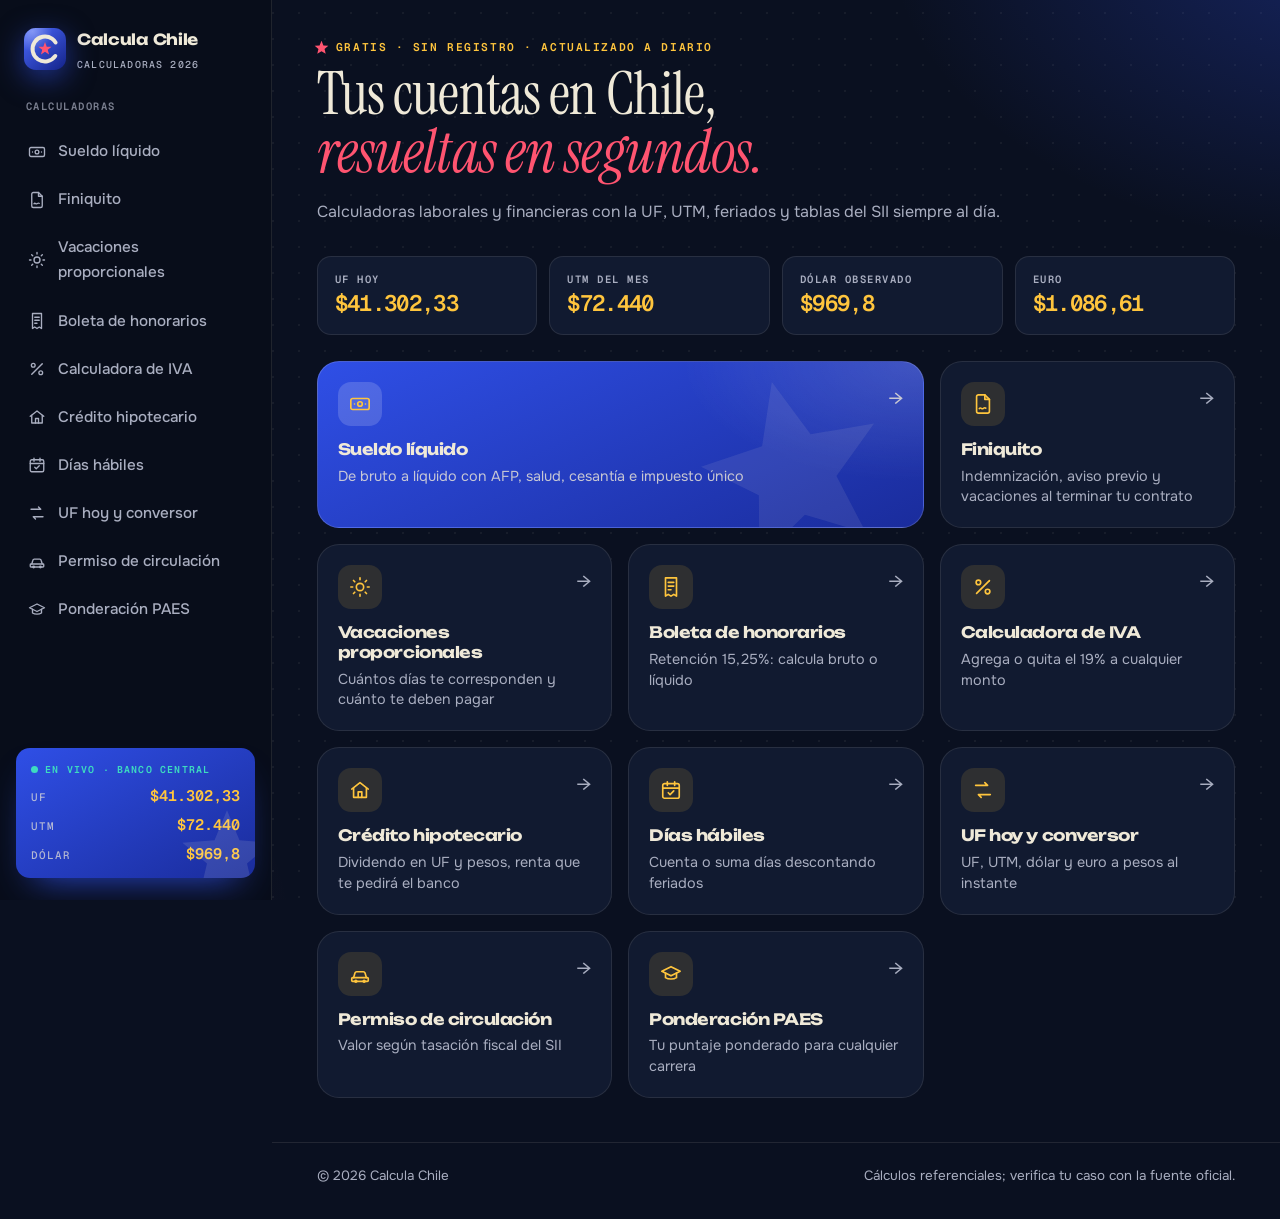
==== index.html @ 3ac99cef "Actualiza datos 2026-11-10" ====
<!doctype html>
<html lang="es-CL">
<head>
<meta charset="utf-8">
<meta name="viewport" content="width=device-width,initial-scale=1">
<meta name="color-scheme" content="dark">
<meta name="theme-color" content="#0A1020">
<link rel="icon" href="/assets/logo.svg" type="image/svg+xml">
<title>Calcula Chile: calculadoras laborales y financieras 2026</title>
<meta name="description" content="Calculadoras gratis y actualizadas para Chile: sueldo líquido, boleta de honorarios, crédito hipotecario, días hábiles, permiso de circulación, PAES y valor UF hoy.">
<link rel="canonical" href="https://TUDOMINIO.cl/">
<link rel="preconnect" href="https://fonts.googleapis.com"><link rel="preconnect" href="https://fonts.gstatic.com" crossorigin>
<link href="https://fonts.googleapis.com/css2?family=Instrument+Serif:ital@0;1&family=Onest:wght@400;500;600;700&family=Geist+Mono:wght@400;500;600&family=Unbounded:wght@500;700&display=swap" rel="stylesheet">
<link rel="stylesheet" href="/assets/style.css?v=7056db5f">
<!-- ADSENSE -->
</head>
<body>
<!--side-->
<aside class="side">
  <a class="brand" href="/"><span class="brand-mark"><svg class="logo" viewBox="0 0 64 64" aria-hidden="true"><defs><linearGradient id="lg" x1="8" y1="4" x2="58" y2="62" gradientUnits="userSpaceOnUse"><stop stop-color="#4764F5"/><stop offset="1" stop-color="#17278F"/></linearGradient><radialGradient id="lh" cx="20%" cy="8%" r="80%"><stop stop-color="#fff" stop-opacity=".34"/><stop offset=".6" stop-color="#fff" stop-opacity="0"/></radialGradient></defs><rect width="64" height="64" rx="18" fill="url(#lg)"/><rect width="64" height="64" rx="18" fill="url(#lh)"/><circle cx="32" cy="32" r="19" fill="none" stroke="#EFE9D8" stroke-width="6" stroke-linecap="round" stroke-dasharray="97 22.4" transform="rotate(34 32 32)"/><polygon fill="#FF5470" points="32,21.5 34.6,28.4 42,28.7 36.2,33.3 38.2,40.5 32,36.3 25.8,40.5 27.8,33.3 22,28.7 29.4,28.4"/></svg></span><span><b>Calcula Chile</b><small>CALCULADORAS 2026</small></span></a>
  <div class="side-label">Calculadoras</div>
  <nav><a href="/sueldo-liquido/"><svg viewBox="0 0 24 24" fill="none" stroke-width="1.8" stroke-linecap="round" stroke-linejoin="round"><rect x="2" y="6" width="20" height="12" rx="2"/><circle cx="12" cy="12" r="2.5"/><path d="M6 12h.01M18 12h.01"/></svg>Sueldo líquido</a><a href="/finiquito/"><svg viewBox="0 0 24 24" fill="none" stroke-width="1.8" stroke-linecap="round" stroke-linejoin="round"><path d="M14 2H7a2 2 0 0 0-2 2v16a2 2 0 0 0 2 2h10a2 2 0 0 0 2-2V7z"/><path d="M14 2v5h5"/><path d="M8 17c1.5-2 2.5 1 4 0s2-1.5 3-.5"/></svg>Finiquito</a><a href="/vacaciones-proporcionales/"><svg viewBox="0 0 24 24" fill="none" stroke-width="1.8" stroke-linecap="round" stroke-linejoin="round"><circle cx="12" cy="12" r="4"/><path d="M12 2v2M12 20v2M4.9 4.9l1.4 1.4M17.7 17.7l1.4 1.4M2 12h2M20 12h2M4.9 19.1l1.4-1.4M17.7 6.3l1.4-1.4"/></svg>Vacaciones proporcionales</a><a href="/honorarios/"><svg viewBox="0 0 24 24" fill="none" stroke-width="1.8" stroke-linecap="round" stroke-linejoin="round"><path d="M6 2h12v20l-3-2-3 2-3-2-3 2z"/><path d="M9 7h6M9 11h6M9 15h3"/></svg>Boleta de honorarios</a><a href="/iva/"><svg viewBox="0 0 24 24" fill="none" stroke-width="1.8" stroke-linecap="round" stroke-linejoin="round"><path d="M19 5L5 19"/><circle cx="7" cy="7" r="2.5"/><circle cx="17" cy="17" r="2.5"/></svg>Calculadora de IVA</a><a href="/credito-hipotecario/"><svg viewBox="0 0 24 24" fill="none" stroke-width="1.8" stroke-linecap="round" stroke-linejoin="round"><path d="M3 11l9-7 9 7"/><path d="M5 10v10h14V10"/><path d="M10 20v-6h4v6"/></svg>Crédito hipotecario</a><a href="/dias-habiles/"><svg viewBox="0 0 24 24" fill="none" stroke-width="1.8" stroke-linecap="round" stroke-linejoin="round"><rect x="3" y="5" width="18" height="16" rx="2"/><path d="M3 10h18M8 3v4M16 3v4"/><path d="M9 15l2 2 4-4"/></svg>Días hábiles</a><a href="/uf/"><svg viewBox="0 0 24 24" fill="none" stroke-width="1.8" stroke-linecap="round" stroke-linejoin="round"><path d="M4 7h13l-3-3M20 17H7l3 3"/></svg>UF hoy y conversor</a><a href="/permiso-circulacion/"><svg viewBox="0 0 24 24" fill="none" stroke-width="1.8" stroke-linecap="round" stroke-linejoin="round"><path d="M5 16l1.5-5A2 2 0 0 1 8.4 9.5h7.2a2 2 0 0 1 1.9 1.5L19 16"/><rect x="3" y="16" width="18" height="4" rx="1"/><circle cx="7.5" cy="20" r="1"/><circle cx="16.5" cy="20" r="1"/></svg>Permiso de circulación</a><a href="/ponderacion-paes/"><svg viewBox="0 0 24 24" fill="none" stroke-width="1.8" stroke-linecap="round" stroke-linejoin="round"><path d="M2 9l10-5 10 5-10 5z"/><path d="M6 11v5c3 2 9 2 12 0v-5"/></svg>Ponderación PAES</a></nav>
  <div class="ticker">
    <div class="t-live">EN VIVO · BANCO CENTRAL</div>
    <div class="t-row"><span>UF</span><b data-ind="uf">$41.302,33</b></div>
    <div class="t-row"><span>UTM</span><b data-ind="utm">$72.440</b></div>
    <div class="t-row"><span>DÓLAR</span><b data-ind="dolar">$969,8</b></div>
  </div>
</aside>
<!--/side-->
<div class="app">
<main>
<section class="hero">
  <div class="crumb">Gratis · sin registro · actualizado a diario</div>
  <h1>Tus cuentas en Chile, <em>resueltas en segundos.</em></h1>
  <p class="lead">Calculadoras laborales y financieras con la UF, UTM, feriados y tablas del SII siempre al día.</p>
</section>
<section class="stats">
  <div class="stat"><span>UF hoy</span><b data-ind="uf">$41.302,33</b></div>
  <div class="stat"><span>UTM del mes</span><b data-ind="utm">$72.440</b></div>
  <div class="stat"><span>Dólar observado</span><b data-ind="dolar">$969,8</b></div>
  <div class="stat"><span>Euro</span><b data-ind="euro">$1.086,61</b></div>
</section>
<div class="tools" id="tools"><a href="/sueldo-liquido/" class="feat"><span class="ic"><svg viewBox="0 0 24 24" fill="none" stroke-width="1.8" stroke-linecap="round" stroke-linejoin="round"><rect x="2" y="6" width="20" height="12" rx="2"/><circle cx="12" cy="12" r="2.5"/><path d="M6 12h.01M18 12h.01"/></svg></span><strong>Sueldo líquido</strong><small>De bruto a líquido con AFP, salud, cesantía e impuesto único</small></a><a href="/finiquito/"><span class="ic"><svg viewBox="0 0 24 24" fill="none" stroke-width="1.8" stroke-linecap="round" stroke-linejoin="round"><path d="M14 2H7a2 2 0 0 0-2 2v16a2 2 0 0 0 2 2h10a2 2 0 0 0 2-2V7z"/><path d="M14 2v5h5"/><path d="M8 17c1.5-2 2.5 1 4 0s2-1.5 3-.5"/></svg></span><strong>Finiquito</strong><small>Indemnización, aviso previo y vacaciones al terminar tu contrato</small></a><a href="/vacaciones-proporcionales/"><span class="ic"><svg viewBox="0 0 24 24" fill="none" stroke-width="1.8" stroke-linecap="round" stroke-linejoin="round"><circle cx="12" cy="12" r="4"/><path d="M12 2v2M12 20v2M4.9 4.9l1.4 1.4M17.7 17.7l1.4 1.4M2 12h2M20 12h2M4.9 19.1l1.4-1.4M17.7 6.3l1.4-1.4"/></svg></span><strong>Vacaciones proporcionales</strong><small>Cuántos días te corresponden y cuánto te deben pagar</small></a><a href="/honorarios/"><span class="ic"><svg viewBox="0 0 24 24" fill="none" stroke-width="1.8" stroke-linecap="round" stroke-linejoin="round"><path d="M6 2h12v20l-3-2-3 2-3-2-3 2z"/><path d="M9 7h6M9 11h6M9 15h3"/></svg></span><strong>Boleta de honorarios</strong><small>Retención 15,25%: calcula bruto o líquido</small></a><a href="/iva/"><span class="ic"><svg viewBox="0 0 24 24" fill="none" stroke-width="1.8" stroke-linecap="round" stroke-linejoin="round"><path d="M19 5L5 19"/><circle cx="7" cy="7" r="2.5"/><circle cx="17" cy="17" r="2.5"/></svg></span><strong>Calculadora de IVA</strong><small>Agrega o quita el 19% a cualquier monto</small></a><a href="/credito-hipotecario/"><span class="ic"><svg viewBox="0 0 24 24" fill="none" stroke-width="1.8" stroke-linecap="round" stroke-linejoin="round"><path d="M3 11l9-7 9 7"/><path d="M5 10v10h14V10"/><path d="M10 20v-6h4v6"/></svg></span><strong>Crédito hipotecario</strong><small>Dividendo en UF y pesos, renta que te pedirá el banco</small></a><a href="/dias-habiles/"><span class="ic"><svg viewBox="0 0 24 24" fill="none" stroke-width="1.8" stroke-linecap="round" stroke-linejoin="round"><rect x="3" y="5" width="18" height="16" rx="2"/><path d="M3 10h18M8 3v4M16 3v4"/><path d="M9 15l2 2 4-4"/></svg></span><strong>Días hábiles</strong><small>Cuenta o suma días descontando feriados</small></a><a href="/uf/"><span class="ic"><svg viewBox="0 0 24 24" fill="none" stroke-width="1.8" stroke-linecap="round" stroke-linejoin="round"><path d="M4 7h13l-3-3M20 17H7l3 3"/></svg></span><strong>UF hoy y conversor</strong><small>UF, UTM, dólar y euro a pesos al instante</small></a><a href="/permiso-circulacion/"><span class="ic"><svg viewBox="0 0 24 24" fill="none" stroke-width="1.8" stroke-linecap="round" stroke-linejoin="round"><path d="M5 16l1.5-5A2 2 0 0 1 8.4 9.5h7.2a2 2 0 0 1 1.9 1.5L19 16"/><rect x="3" y="16" width="18" height="4" rx="1"/><circle cx="7.5" cy="20" r="1"/><circle cx="16.5" cy="20" r="1"/></svg></span><strong>Permiso de circulación</strong><small>Valor según tasación fiscal del SII</small></a><a href="/ponderacion-paes/"><span class="ic"><svg viewBox="0 0 24 24" fill="none" stroke-width="1.8" stroke-linecap="round" stroke-linejoin="round"><path d="M2 9l10-5 10 5-10 5z"/><path d="M6 11v5c3 2 9 2 12 0v-5"/></svg></span><strong>Ponderación PAES</strong><small>Tu puntaje ponderado para cualquier carrera</small></a></div>
<div class="ad"><!-- espacio anuncio --></div>
</main>
<footer><span>© <span data-year></span> Calcula Chile</span><span>Cálculos referenciales; verifica tu caso con la fuente oficial.</span></footer>
</div><!--/app-->
<script src="/assets/common.js?v=ec8a8970"></script>
</body>
</html>
---- assets/style.css ----
/* Calcula Chile — ver BRAND.md
   Tema único "Noche de Atacama": fondo azul-noche, texto crema, Copihue + Oro de acento, resultados en Cobalto.
   No existe versión clara: nunca fondo blanco ni texto negro. */
:root{
  color-scheme:dark;
  --night:#0A1020; --deep:#111A30; --slope:#18233F; --side:#080D1A;
  --salar:#EFE9D8; --mist:#A9AEC0; --line:rgba(239,233,216,.10); --line-2:rgba(239,233,216,.20);
  --copihue:#FF5470; --copihue-soft:rgba(255,84,112,.14);
  --cobalt:#2F4FE6; --cobalt-2:#1A2C9C; --gold:#FFC53D; --pacific:#3DDBC0;
  --r-lg:22px; --r:14px;
  --f-title:"Instrument Serif",Georgia,serif; --f-body:"Onest",system-ui,sans-serif; --f-mono:"Geist Mono",ui-monospace,monospace; --f-brand:"Unbounded","Onest",sans-serif;
  --star:url("data:image/svg+xml,%3Csvg xmlns='http://www.w3.org/2000/svg' viewBox='0 0 24 24'%3E%3Cpath fill='%23FF5470' d='M12 1.5l3 7.2 7.7.6-5.9 5 1.8 7.5L12 17.9l-6.6 3.9 1.8-7.5-5.9-5 7.7-.6z'/%3E%3C/svg%3E");
  --star-cream:url("data:image/svg+xml,%3Csvg xmlns='http://www.w3.org/2000/svg' viewBox='0 0 24 24'%3E%3Cpath fill='%23EFE9D8' d='M12 1.5l3 7.2 7.7.6-5.9 5 1.8 7.5L12 17.9l-6.6 3.9 1.8-7.5-5.9-5 7.7-.6z'/%3E%3C/svg%3E");
  --sidew:272px;
}
*{box-sizing:border-box}
html{-webkit-text-size-adjust:100%;background:var(--night)}
body{margin:0;font:400 1.03rem/1.65 var(--f-body);color:var(--salar);background:var(--night);min-height:100vh;
  background-image:
    radial-gradient(800px 520px at 108% -8%,rgba(47,79,230,.35),transparent 62%),
    radial-gradient(640px 460px at -8% 104%,rgba(255,84,112,.16),transparent 62%),
    radial-gradient(rgba(239,233,216,.06) 1px,transparent 1.2px);
  background-size:auto,auto,26px 26px;background-attachment:fixed}
a{color:var(--copihue)}
::selection{background:var(--copihue);color:var(--night)}
::placeholder{color:rgba(169,174,192,.55)}

/* ---------- Menú lateral ---------- */
.side{position:fixed;inset:0 auto 0 0;width:var(--sidew);padding:22px 16px;display:flex;flex-direction:column;gap:16px;background:var(--side);border-right:1px solid var(--line);z-index:20;overflow-y:auto}
.brand{display:flex;align-items:center;gap:11px;text-decoration:none;color:var(--salar);padding:4px 8px}
.brand-mark{width:42px;height:42px;flex:none;display:block;filter:drop-shadow(0 8px 14px rgba(47,79,230,.55))}
.brand-mark .logo{width:100%;height:100%;display:block;transition:transform .5s cubic-bezier(.2,1.6,.4,1)}
.brand:hover .logo{transform:rotate(-8deg) scale(1.06)}
.brand b{font:700 .95rem/1 var(--f-brand);letter-spacing:-.02em;white-space:nowrap}
.brand small{display:block;font:500 .62rem var(--f-mono);color:var(--mist);letter-spacing:.12em;margin-top:5px}
.side-label{font:600 .66rem var(--f-mono);letter-spacing:.14em;text-transform:uppercase;color:var(--mist);padding:0 10px;margin-top:8px;opacity:.7}
.side nav{display:flex;flex-direction:column;gap:3px}
.side nav a{position:relative;display:flex;align-items:center;gap:12px;padding:10px 12px;border-radius:12px;color:var(--mist);text-decoration:none;font-weight:500;font-size:.95rem;transition:background .15s,color .15s}
.side nav a svg{width:18px;height:18px;flex:none;stroke:currentColor}
.side nav a:hover{background:var(--slope);color:var(--salar)}
.side nav a[aria-current]{background:var(--copihue-soft);color:var(--copihue);font-weight:600}
.side nav a[aria-current]::before{content:"";position:absolute;left:-16px;top:8px;bottom:8px;width:4px;border-radius:0 4px 4px 0;background:var(--copihue)}
.ticker{margin-top:auto;border-radius:var(--r);padding:15px;display:grid;gap:10px;position:relative;overflow:hidden;background:linear-gradient(150deg,var(--cobalt),var(--cobalt-2));box-shadow:0 18px 36px -18px rgba(47,79,230,.9)}
.ticker::after{content:"";position:absolute;right:-22px;bottom:-26px;width:100px;height:100px;background:var(--star-cream) center/contain no-repeat;opacity:.12}
.t-row{display:flex;justify-content:space-between;align-items:baseline;position:relative}
.t-row span{color:rgba(239,233,216,.7);font:500 .68rem var(--f-mono);letter-spacing:.1em}
.t-row b{font:600 .95rem var(--f-mono);color:var(--gold)}
.t-live{font:600 .62rem var(--f-mono);letter-spacing:.12em;color:var(--pacific);display:flex;align-items:center;gap:7px;position:relative}
.t-live::before{content:"";width:7px;height:7px;border-radius:50%;background:var(--pacific);animation:pulse 2s infinite}
@keyframes pulse{0%{box-shadow:0 0 0 0 rgba(61,219,192,.7)}70%,100%{box-shadow:0 0 0 8px rgba(61,219,192,0)}}

/* ---------- Estructura ---------- */
.app{margin-left:var(--sidew);min-height:100vh;display:flex;flex-direction:column}
main{width:100%;max-width:1320px;margin:0 auto;padding:40px clamp(20px,3.5vw,48px) 0;flex:1}
.hero{display:grid;gap:12px;margin-bottom:30px}
.crumb{font:600 .7rem var(--f-mono);letter-spacing:.14em;text-transform:uppercase;color:var(--gold);display:flex;gap:10px;align-items:center}
.crumb::before{content:"";width:9px;height:9px;background:var(--star) center/contain no-repeat;flex:none;transform:scale(1.7)}
h1{font:400 clamp(2.6rem,4.6vw,4.4rem)/.98 var(--f-title);letter-spacing:-.015em;margin:0;max-width:20ch;color:var(--salar)}
h1 em,h2 em{font-style:italic;color:var(--copihue)}
.lead{font-size:clamp(1rem,1.2vw,1.14rem);color:var(--mist);margin:6px 0 0;max-width:66ch}
.lead strong{font:600 .92em var(--f-mono);color:var(--gold);background:rgba(255,197,61,.1);padding:2px 8px;border-radius:7px}

/* Zona de trabajo: formulario + panel de resultado */
.work{display:grid;grid-template-columns:minmax(0,1.25fr) minmax(320px,1fr);gap:22px;align-items:start}
.card{background:var(--deep);border:1px solid var(--line);border-radius:var(--r-lg);padding:clamp(20px,2.4vw,30px);box-shadow:0 20px 40px -28px rgba(0,0,0,.8)}
.panel{position:sticky;top:24px;overflow:hidden;min-height:260px;color:var(--salar);border-radius:var(--r-lg);padding:clamp(20px,2.4vw,30px);border:1px solid rgba(255,255,255,.16);
  background:radial-gradient(420px 220px at 100% 0%,rgba(255,255,255,.14),transparent 62%),linear-gradient(155deg,var(--cobalt),var(--cobalt-2) 75%);box-shadow:0 40px 70px -36px rgba(47,79,230,.85)}
.panel::after{content:"";position:absolute;right:-46px;bottom:-50px;width:230px;height:230px;background:var(--star-cream) center/contain no-repeat;opacity:.08;pointer-events:none;transform:rotate(-12deg)}
.panel-head{display:flex;justify-content:space-between;align-items:center;font:600 .68rem var(--f-mono);letter-spacing:.16em;text-transform:uppercase;color:rgba(239,233,216,.8);margin-bottom:14px;position:relative}
.panel-head i{font-style:normal;color:var(--pacific)}
.ph{position:relative;display:none;padding:34px 0;text-align:center;color:rgba(239,233,216,.8)}
.ph svg{width:46px;height:46px;stroke:var(--gold);margin-bottom:10px}
.ph p{margin:0;font-size:.96rem}
.result:empty~.ph,.result[hidden]~.ph{display:block}
.result{position:relative;animation:reveal .45s cubic-bezier(.2,.8,.2,1)}
.result:empty{display:none}
.result p{margin:.25em 0}
.result table{width:100%;border-collapse:collapse;font-size:.94rem}
.result td{padding:10px 0;border-bottom:1px solid rgba(239,233,216,.16)}
.result td:last-child{text-align:right;font:500 .92rem var(--f-mono);font-variant-numeric:tabular-nums;white-space:nowrap}
.result tr:has(.big) td{border-bottom:0;padding-top:18px}
.result a{color:var(--gold)}
.big{font:700 clamp(1.9rem,3vw,2.7rem)/1.05 var(--f-brand)!important;letter-spacing:-.04em;color:var(--gold)}
td.big{font-size:clamp(1.35rem,2vw,1.8rem)!important}
.result .note,.panel .note{color:rgba(239,233,216,.72)}
@keyframes reveal{from{opacity:0;transform:translateY(8px)}to{opacity:1;transform:none}}

/* Formularios */
label{display:block;font-weight:600;font-size:.84rem;color:var(--mist);margin:18px 0 7px}
.card>label:first-child,.card>.row:first-child>div>label:first-child{margin-top:0}
.row{display:grid;grid-template-columns:repeat(auto-fit,minmax(200px,1fr));gap:0 16px}
input,select{width:100%;height:52px;padding:0 15px;font:500 1.05rem var(--f-body);color:var(--salar);background:var(--night);border:1.5px solid var(--line-2);border-radius:var(--r);transition:border-color .15s,box-shadow .15s;appearance:none;-webkit-appearance:none}
input[data-money],input[inputmode=decimal],input[type=number],input[type=date]{font-family:var(--f-mono);font-weight:500}
select{background-image:url("data:image/svg+xml,%3Csvg xmlns='http://www.w3.org/2000/svg' width='12' height='8' fill='none' stroke='%23A9AEC0' stroke-width='2'%3E%3Cpath d='M1 1l5 5 5-5'/%3E%3C/svg%3E");background-repeat:no-repeat;background-position:right 15px center;padding-right:40px;cursor:pointer}
select option{background:var(--deep);color:var(--salar)}
input:hover,select:hover{border-color:rgba(239,233,216,.34)}
input:focus,select:focus{outline:none;border-color:var(--copihue);box-shadow:0 0 0 4px var(--copihue-soft)}
input[type=checkbox]{width:20px;height:20px;appearance:auto;-webkit-appearance:auto;accent-color:var(--copihue);margin:0;flex:none}
label:has(input[type=checkbox]){display:flex;gap:11px;align-items:center;font-weight:500;color:var(--salar);padding:13px 15px;border:1.5px dashed var(--line-2);border-radius:var(--r);cursor:pointer;margin-top:18px}
label:has(input:checked){border-style:solid;border-color:var(--copihue);background:var(--copihue-soft)}
.card table{width:100%;border-collapse:collapse}
.card table td{padding:9px 6px;border-bottom:1px solid var(--line);font-size:.92rem}
.card table input{height:42px;font-size:1rem}
.card>.note{margin:12px 0 0}

/* Información: 2 columnas */
.info{display:grid;grid-template-columns:minmax(0,1.4fr) minmax(0,1fr);gap:22px;margin-top:22px;align-items:start}
.info>div{background:var(--deep);border:1px solid var(--line);border-radius:var(--r-lg);padding:clamp(20px,2.4vw,30px)}
.info>div>h2:first-child{margin-top:0}
h2{font:400 clamp(1.7rem,2.2vw,2.1rem)/1.1 var(--f-title);letter-spacing:-.01em;margin:28px 0 12px;color:var(--salar)}
.info p,.info li{color:var(--mist)}
.info strong{color:var(--salar)}
.info table{width:100%;border-collapse:collapse;margin:8px 0;font-size:.92rem}
.info table td{padding:10px 4px;border-bottom:1px solid var(--line);color:var(--salar)}
.info table td:last-child{font-family:var(--f-mono);text-align:right}
.info .card{box-shadow:none;padding:6px 16px;background:var(--night);border-radius:var(--r)}
ol{padding-left:1.2em}li{margin:.5em 0}li::marker{color:var(--copihue);font-weight:700}
details{border-bottom:1px solid var(--line)}
summary{cursor:pointer;list-style:none;display:flex;justify-content:space-between;align-items:center;gap:12px;padding:15px 0;font-weight:600;color:var(--salar)}
summary::-webkit-details-marker{display:none}
summary::after{content:"";flex:none;width:26px;height:26px;border-radius:50%;background:var(--copihue-soft) url("data:image/svg+xml,%3Csvg xmlns='http://www.w3.org/2000/svg' width='10' height='10' stroke='%23FF5470' stroke-width='2'%3E%3Cpath d='M5 0v10M0 5h10'/%3E%3C/svg%3E") center no-repeat;transition:transform .2s}
details[open] summary::after{transform:rotate(45deg)}
details p{margin:0 0 15px}
.note{font-size:.84rem;color:var(--mist)}
.ad:not(:has(*)){display:none}
.related{margin-top:36px}
.related h2{margin-top:0;margin-bottom:16px}

/* Fichas de herramientas */
.tools{display:grid;grid-template-columns:repeat(auto-fill,minmax(250px,1fr));gap:16px}
.tools a{position:relative;display:flex;flex-direction:column;gap:6px;min-height:156px;padding:20px;border-radius:var(--r-lg);background:var(--deep);border:1px solid var(--line);color:var(--salar);text-decoration:none;transition:transform .25s cubic-bezier(.2,.8,.2,1),border-color .25s,box-shadow .25s,background .25s;overflow:hidden}
.tools a:hover{transform:translateY(-4px);border-color:var(--copihue);background:var(--slope);box-shadow:0 26px 44px -26px rgba(255,84,112,.55)}
.tools .ic{width:44px;height:44px;border-radius:13px;display:grid;place-items:center;background:rgba(255,197,61,.12);color:var(--gold);margin-bottom:8px}
.tools .ic svg{width:22px;height:22px;stroke:currentColor}
.tools strong{font:700 .98rem/1.25 var(--f-brand);letter-spacing:-.03em}
.tools small{color:var(--mist);font-size:.9rem;line-height:1.45}
.tools a::after{content:"→";position:absolute;right:20px;top:20px;font-size:1.25rem;color:var(--mist);transition:transform .25s,color .25s}
.tools a:hover::after{transform:translateX(5px);color:var(--copihue)}
.tools a.feat{grid-column:span 2;border-color:rgba(255,255,255,.16);background:radial-gradient(400px 200px at 100% 0%,rgba(255,255,255,.14),transparent 60%),linear-gradient(155deg,var(--cobalt),var(--cobalt-2))}
.tools a.feat::before{content:"";position:absolute;right:30px;bottom:-40px;width:200px;height:200px;background:var(--star-cream) center/contain no-repeat;opacity:.09;transform:rotate(-14deg)}
.tools a.feat small,.tools a.feat::after{color:rgba(239,233,216,.8)}
.tools a.feat .ic{background:rgba(255,255,255,.16)}
.tools a.feat:hover{border-color:var(--gold)}

/* Portada */
.stats{display:grid;grid-template-columns:repeat(4,1fr);gap:12px;margin:0 0 26px}
.stat{background:var(--deep);border:1px solid var(--line);border-radius:var(--r);padding:15px 17px}
.stat span{display:block;font:600 .66rem var(--f-mono);letter-spacing:.14em;color:var(--mist);text-transform:uppercase;margin-bottom:2px}
.stat b{font:600 1.4rem var(--f-mono);letter-spacing:-.03em;color:var(--gold)}

footer{width:100%;max-width:1320px;margin:44px auto 0;padding:22px clamp(20px,3.5vw,48px) 32px;border-top:1px solid var(--line);font-size:.84rem;color:var(--mist);display:flex;justify-content:space-between;gap:16px;flex-wrap:wrap}
footer a{color:var(--mist)}footer a:hover{color:var(--copihue)}

/* Coreografía de carga */
@media (prefers-reduced-motion:no-preference){
  .hero>*,.work>*,.stats>*,.info>*,.tools>a{animation:rise .6s cubic-bezier(.2,.8,.2,1) both}
  .hero>*:nth-child(2){animation-delay:.06s}.hero>*:nth-child(3){animation-delay:.12s}
  .work>*:nth-child(1),.stats>*:nth-child(1){animation-delay:.16s}.work>*:nth-child(2),.stats>*:nth-child(2){animation-delay:.24s}
  .stats>*:nth-child(3){animation-delay:.3s}.stats>*:nth-child(4){animation-delay:.36s}
  .info>*{animation-delay:.32s}
  .tools>a:nth-child(1){animation-delay:.2s}.tools>a:nth-child(2){animation-delay:.26s}.tools>a:nth-child(3){animation-delay:.32s}.tools>a:nth-child(4){animation-delay:.38s}
  .tools>a:nth-child(5){animation-delay:.44s}.tools>a:nth-child(6){animation-delay:.5s}.tools>a:nth-child(7){animation-delay:.56s}
  .side nav a{animation:slide .4s cubic-bezier(.2,.8,.2,1) both}
  .side nav a:nth-child(2){animation-delay:.04s}.side nav a:nth-child(3){animation-delay:.08s}.side nav a:nth-child(4){animation-delay:.12s}.side nav a:nth-child(5){animation-delay:.16s}.side nav a:nth-child(6){animation-delay:.2s}.side nav a:nth-child(7){animation-delay:.24s}
}
@keyframes rise{from{opacity:0;transform:translateY(16px)}to{opacity:1;transform:none}}
@keyframes slide{from{opacity:0;transform:translateX(-8px)}to{opacity:1;transform:none}}

/* ---------- Responsivo ---------- */
@media (min-width:1600px){:root{--sidew:300px}main,footer{max-width:1440px}}
@media (max-width:1180px){.info{grid-template-columns:1fr}.stats{grid-template-columns:repeat(2,1fr)}}
@media (max-width:960px){
  .side{position:sticky;top:0;inset:auto;width:100%;height:auto;flex-direction:row;align-items:center;gap:12px;padding:10px 14px;border-right:0;border-bottom:1px solid var(--line);overflow:visible;background:rgba(8,13,26,.9);backdrop-filter:blur(14px)}
  .brand{padding:0}.brand small,.side-label,.ticker{display:none}
  .side nav{flex-direction:row;overflow-x:auto;scrollbar-width:none;gap:6px;-webkit-mask:linear-gradient(90deg,#000 88%,transparent);mask:linear-gradient(90deg,#000 88%,transparent)}
  .side nav::-webkit-scrollbar{display:none}
  .side nav a{white-space:nowrap;padding:8px 13px;border:1px solid var(--line);border-radius:99px;font-size:.85rem}
  .side nav a svg{display:none}.side nav a[aria-current]::before{display:none}
  .app{margin-left:0}main{padding-top:28px}
  .work{grid-template-columns:1fr}.panel{position:relative;top:0}
}
@media (max-width:640px){
  .brand b{display:none}
  .stats{gap:8px}.stat{padding:12px}.stat b{font-size:1.1rem}
  .tools{grid-template-columns:1fr;gap:10px}
  .tools a,.tools a.feat{grid-column:auto;min-height:0;display:grid;grid-template-columns:46px 1fr;column-gap:14px;align-items:center;padding:14px 42px 14px 14px}
  .tools .ic{grid-row:span 2;margin:0}
  .tools a::after{top:50%;transform:translateY(-50%);right:16px}.tools a:hover::after{transform:translate(4px,-50%)}
  .tools strong{font-size:.9rem}.tools small{font-size:.84rem;margin:0}
  .crumb{font-size:.62rem}
}
[hidden]{display:none!important}
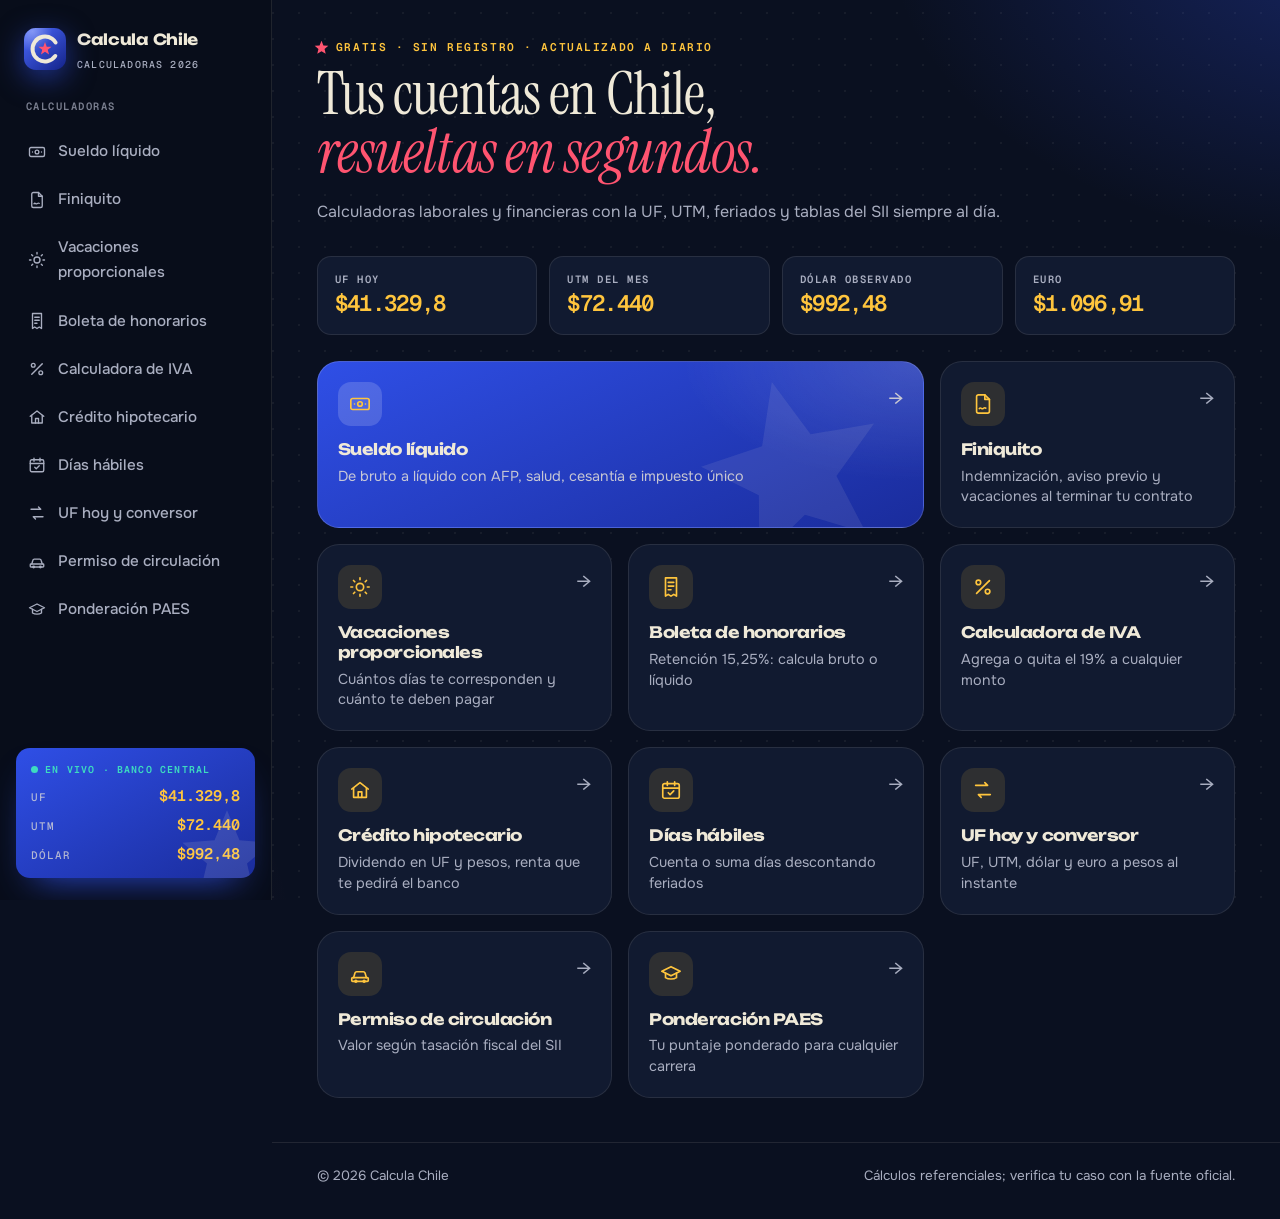
==== commit 2eb70075: "Actualiza datos 2026-11-14" ====
--- a/index.html
+++ b/index.html
@@ -22,9 +22,9 @@
   <nav><a href="/sueldo-liquido/"><svg viewBox="0 0 24 24" fill="none" stroke-width="1.8" stroke-linecap="round" stroke-linejoin="round"><rect x="2" y="6" width="20" height="12" rx="2"/><circle cx="12" cy="12" r="2.5"/><path d="M6 12h.01M18 12h.01"/></svg>Sueldo líquido</a><a href="/finiquito/"><svg viewBox="0 0 24 24" fill="none" stroke-width="1.8" stroke-linecap="round" stroke-linejoin="round"><path d="M14 2H7a2 2 0 0 0-2 2v16a2 2 0 0 0 2 2h10a2 2 0 0 0 2-2V7z"/><path d="M14 2v5h5"/><path d="M8 17c1.5-2 2.5 1 4 0s2-1.5 3-.5"/></svg>Finiquito</a><a href="/vacaciones-proporcionales/"><svg viewBox="0 0 24 24" fill="none" stroke-width="1.8" stroke-linecap="round" stroke-linejoin="round"><circle cx="12" cy="12" r="4"/><path d="M12 2v2M12 20v2M4.9 4.9l1.4 1.4M17.7 17.7l1.4 1.4M2 12h2M20 12h2M4.9 19.1l1.4-1.4M17.7 6.3l1.4-1.4"/></svg>Vacaciones proporcionales</a><a href="/honorarios/"><svg viewBox="0 0 24 24" fill="none" stroke-width="1.8" stroke-linecap="round" stroke-linejoin="round"><path d="M6 2h12v20l-3-2-3 2-3-2-3 2z"/><path d="M9 7h6M9 11h6M9 15h3"/></svg>Boleta de honorarios</a><a href="/iva/"><svg viewBox="0 0 24 24" fill="none" stroke-width="1.8" stroke-linecap="round" stroke-linejoin="round"><path d="M19 5L5 19"/><circle cx="7" cy="7" r="2.5"/><circle cx="17" cy="17" r="2.5"/></svg>Calculadora de IVA</a><a href="/credito-hipotecario/"><svg viewBox="0 0 24 24" fill="none" stroke-width="1.8" stroke-linecap="round" stroke-linejoin="round"><path d="M3 11l9-7 9 7"/><path d="M5 10v10h14V10"/><path d="M10 20v-6h4v6"/></svg>Crédito hipotecario</a><a href="/dias-habiles/"><svg viewBox="0 0 24 24" fill="none" stroke-width="1.8" stroke-linecap="round" stroke-linejoin="round"><rect x="3" y="5" width="18" height="16" rx="2"/><path d="M3 10h18M8 3v4M16 3v4"/><path d="M9 15l2 2 4-4"/></svg>Días hábiles</a><a href="/uf/"><svg viewBox="0 0 24 24" fill="none" stroke-width="1.8" stroke-linecap="round" stroke-linejoin="round"><path d="M4 7h13l-3-3M20 17H7l3 3"/></svg>UF hoy y conversor</a><a href="/permiso-circulacion/"><svg viewBox="0 0 24 24" fill="none" stroke-width="1.8" stroke-linecap="round" stroke-linejoin="round"><path d="M5 16l1.5-5A2 2 0 0 1 8.4 9.5h7.2a2 2 0 0 1 1.9 1.5L19 16"/><rect x="3" y="16" width="18" height="4" rx="1"/><circle cx="7.5" cy="20" r="1"/><circle cx="16.5" cy="20" r="1"/></svg>Permiso de circulación</a><a href="/ponderacion-paes/"><svg viewBox="0 0 24 24" fill="none" stroke-width="1.8" stroke-linecap="round" stroke-linejoin="round"><path d="M2 9l10-5 10 5-10 5z"/><path d="M6 11v5c3 2 9 2 12 0v-5"/></svg>Ponderación PAES</a></nav>
   <div class="ticker">
     <div class="t-live">EN VIVO · BANCO CENTRAL</div>
-    <div class="t-row"><span>UF</span><b data-ind="uf">$41.302,33</b></div>
+    <div class="t-row"><span>UF</span><b data-ind="uf">$41.329,8</b></div>
     <div class="t-row"><span>UTM</span><b data-ind="utm">$72.440</b></div>
-    <div class="t-row"><span>DÓLAR</span><b data-ind="dolar">$969,8</b></div>
+    <div class="t-row"><span>DÓLAR</span><b data-ind="dolar">$992,48</b></div>
   </div>
 </aside>
 <!--/side-->
@@ -36,10 +36,10 @@
   <p class="lead">Calculadoras laborales y financieras con la UF, UTM, feriados y tablas del SII siempre al día.</p>
 </section>
 <section class="stats">
-  <div class="stat"><span>UF hoy</span><b data-ind="uf">$41.302,33</b></div>
+  <div class="stat"><span>UF hoy</span><b data-ind="uf">$41.329,8</b></div>
   <div class="stat"><span>UTM del mes</span><b data-ind="utm">$72.440</b></div>
-  <div class="stat"><span>Dólar observado</span><b data-ind="dolar">$969,8</b></div>
-  <div class="stat"><span>Euro</span><b data-ind="euro">$1.086,61</b></div>
+  <div class="stat"><span>Dólar observado</span><b data-ind="dolar">$992,48</b></div>
+  <div class="stat"><span>Euro</span><b data-ind="euro">$1.096,91</b></div>
 </section>
 <div class="tools" id="tools"><a href="/sueldo-liquido/" class="feat"><span class="ic"><svg viewBox="0 0 24 24" fill="none" stroke-width="1.8" stroke-linecap="round" stroke-linejoin="round"><rect x="2" y="6" width="20" height="12" rx="2"/><circle cx="12" cy="12" r="2.5"/><path d="M6 12h.01M18 12h.01"/></svg></span><strong>Sueldo líquido</strong><small>De bruto a líquido con AFP, salud, cesantía e impuesto único</small></a><a href="/finiquito/"><span class="ic"><svg viewBox="0 0 24 24" fill="none" stroke-width="1.8" stroke-linecap="round" stroke-linejoin="round"><path d="M14 2H7a2 2 0 0 0-2 2v16a2 2 0 0 0 2 2h10a2 2 0 0 0 2-2V7z"/><path d="M14 2v5h5"/><path d="M8 17c1.5-2 2.5 1 4 0s2-1.5 3-.5"/></svg></span><strong>Finiquito</strong><small>Indemnización, aviso previo y vacaciones al terminar tu contrato</small></a><a href="/vacaciones-proporcionales/"><span class="ic"><svg viewBox="0 0 24 24" fill="none" stroke-width="1.8" stroke-linecap="round" stroke-linejoin="round"><circle cx="12" cy="12" r="4"/><path d="M12 2v2M12 20v2M4.9 4.9l1.4 1.4M17.7 17.7l1.4 1.4M2 12h2M20 12h2M4.9 19.1l1.4-1.4M17.7 6.3l1.4-1.4"/></svg></span><strong>Vacaciones proporcionales</strong><small>Cuántos días te corresponden y cuánto te deben pagar</small></a><a href="/honorarios/"><span class="ic"><svg viewBox="0 0 24 24" fill="none" stroke-width="1.8" stroke-linecap="round" stroke-linejoin="round"><path d="M6 2h12v20l-3-2-3 2-3-2-3 2z"/><path d="M9 7h6M9 11h6M9 15h3"/></svg></span><strong>Boleta de honorarios</strong><small>Retención 15,25%: calcula bruto o líquido</small></a><a href="/iva/"><span class="ic"><svg viewBox="0 0 24 24" fill="none" stroke-width="1.8" stroke-linecap="round" stroke-linejoin="round"><path d="M19 5L5 19"/><circle cx="7" cy="7" r="2.5"/><circle cx="17" cy="17" r="2.5"/></svg></span><strong>Calculadora de IVA</strong><small>Agrega o quita el 19% a cualquier monto</small></a><a href="/credito-hipotecario/"><span class="ic"><svg viewBox="0 0 24 24" fill="none" stroke-width="1.8" stroke-linecap="round" stroke-linejoin="round"><path d="M3 11l9-7 9 7"/><path d="M5 10v10h14V10"/><path d="M10 20v-6h4v6"/></svg></span><strong>Crédito hipotecario</strong><small>Dividendo en UF y pesos, renta que te pedirá el banco</small></a><a href="/dias-habiles/"><span class="ic"><svg viewBox="0 0 24 24" fill="none" stroke-width="1.8" stroke-linecap="round" stroke-linejoin="round"><rect x="3" y="5" width="18" height="16" rx="2"/><path d="M3 10h18M8 3v4M16 3v4"/><path d="M9 15l2 2 4-4"/></svg></span><strong>Días hábiles</strong><small>Cuenta o suma días descontando feriados</small></a><a href="/uf/"><span class="ic"><svg viewBox="0 0 24 24" fill="none" stroke-width="1.8" stroke-linecap="round" stroke-linejoin="round"><path d="M4 7h13l-3-3M20 17H7l3 3"/></svg></span><strong>UF hoy y conversor</strong><small>UF, UTM, dólar y euro a pesos al instante</small></a><a href="/permiso-circulacion/"><span class="ic"><svg viewBox="0 0 24 24" fill="none" stroke-width="1.8" stroke-linecap="round" stroke-linejoin="round"><path d="M5 16l1.5-5A2 2 0 0 1 8.4 9.5h7.2a2 2 0 0 1 1.9 1.5L19 16"/><rect x="3" y="16" width="18" height="4" rx="1"/><circle cx="7.5" cy="20" r="1"/><circle cx="16.5" cy="20" r="1"/></svg></span><strong>Permiso de circulación</strong><small>Valor según tasación fiscal del SII</small></a><a href="/ponderacion-paes/"><span class="ic"><svg viewBox="0 0 24 24" fill="none" stroke-width="1.8" stroke-linecap="round" stroke-linejoin="round"><path d="M2 9l10-5 10 5-10 5z"/><path d="M6 11v5c3 2 9 2 12 0v-5"/></svg></span><strong>Ponderación PAES</strong><small>Tu puntaje ponderado para cualquier carrera</small></a></div>
 <div class="ad"><!-- espacio anuncio --></div>
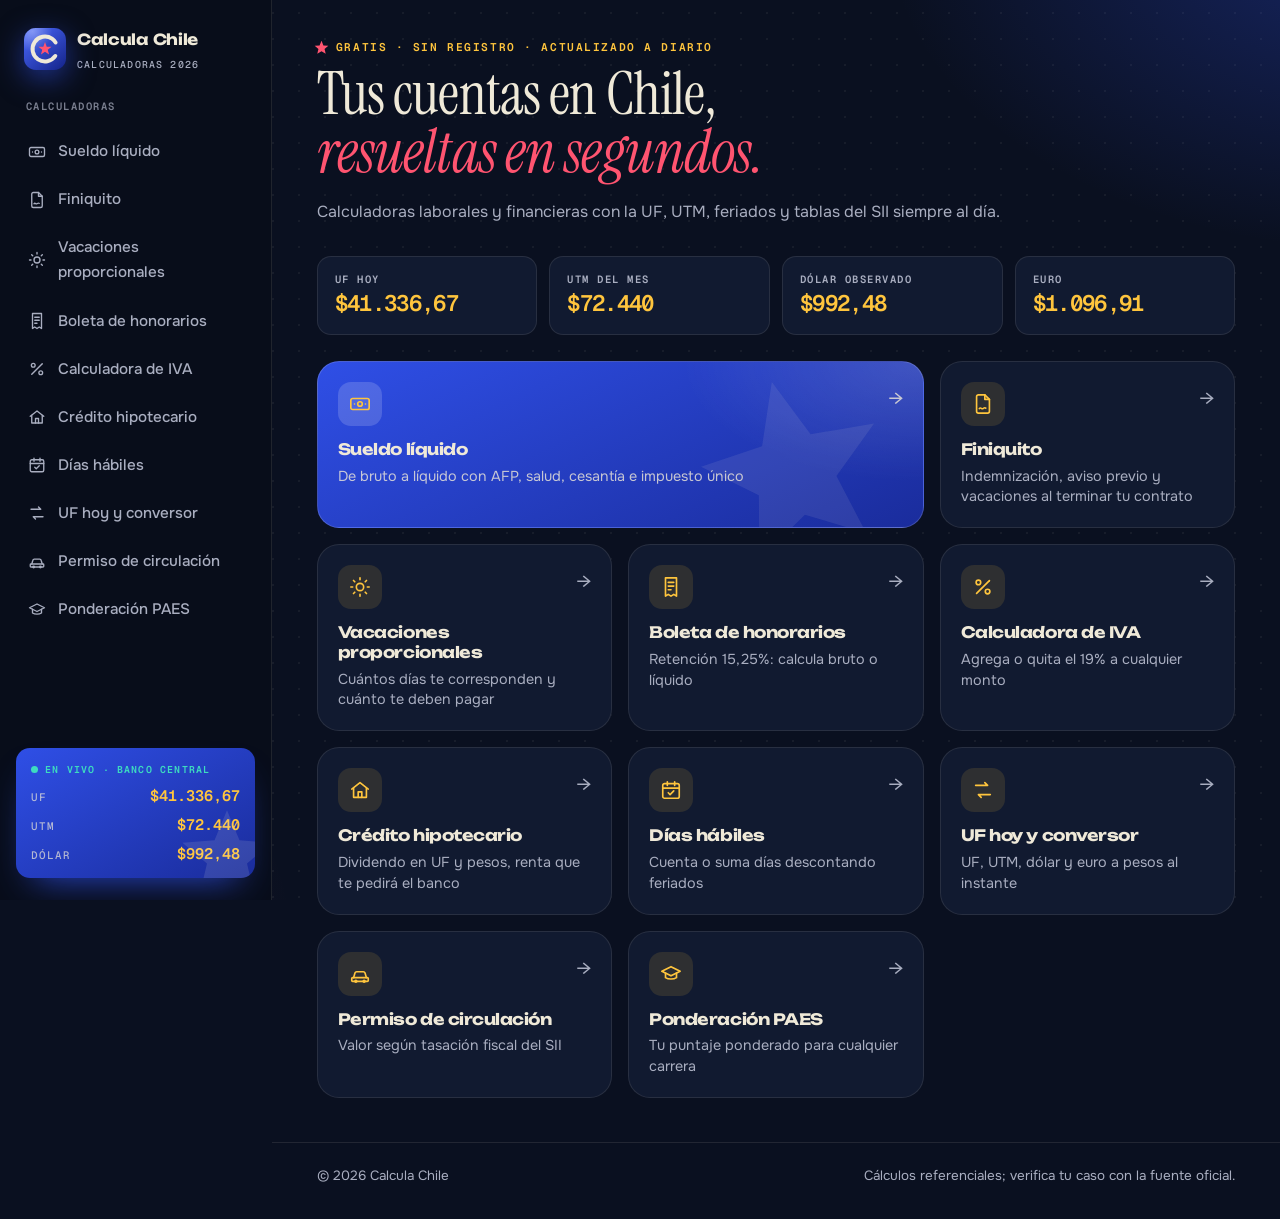
==== commit 2e5d5fc7: "Actualiza datos 2026-11-15" ====
--- a/index.html
+++ b/index.html
@@ -22,7 +22,7 @@
   <nav><a href="/sueldo-liquido/"><svg viewBox="0 0 24 24" fill="none" stroke-width="1.8" stroke-linecap="round" stroke-linejoin="round"><rect x="2" y="6" width="20" height="12" rx="2"/><circle cx="12" cy="12" r="2.5"/><path d="M6 12h.01M18 12h.01"/></svg>Sueldo líquido</a><a href="/finiquito/"><svg viewBox="0 0 24 24" fill="none" stroke-width="1.8" stroke-linecap="round" stroke-linejoin="round"><path d="M14 2H7a2 2 0 0 0-2 2v16a2 2 0 0 0 2 2h10a2 2 0 0 0 2-2V7z"/><path d="M14 2v5h5"/><path d="M8 17c1.5-2 2.5 1 4 0s2-1.5 3-.5"/></svg>Finiquito</a><a href="/vacaciones-proporcionales/"><svg viewBox="0 0 24 24" fill="none" stroke-width="1.8" stroke-linecap="round" stroke-linejoin="round"><circle cx="12" cy="12" r="4"/><path d="M12 2v2M12 20v2M4.9 4.9l1.4 1.4M17.7 17.7l1.4 1.4M2 12h2M20 12h2M4.9 19.1l1.4-1.4M17.7 6.3l1.4-1.4"/></svg>Vacaciones proporcionales</a><a href="/honorarios/"><svg viewBox="0 0 24 24" fill="none" stroke-width="1.8" stroke-linecap="round" stroke-linejoin="round"><path d="M6 2h12v20l-3-2-3 2-3-2-3 2z"/><path d="M9 7h6M9 11h6M9 15h3"/></svg>Boleta de honorarios</a><a href="/iva/"><svg viewBox="0 0 24 24" fill="none" stroke-width="1.8" stroke-linecap="round" stroke-linejoin="round"><path d="M19 5L5 19"/><circle cx="7" cy="7" r="2.5"/><circle cx="17" cy="17" r="2.5"/></svg>Calculadora de IVA</a><a href="/credito-hipotecario/"><svg viewBox="0 0 24 24" fill="none" stroke-width="1.8" stroke-linecap="round" stroke-linejoin="round"><path d="M3 11l9-7 9 7"/><path d="M5 10v10h14V10"/><path d="M10 20v-6h4v6"/></svg>Crédito hipotecario</a><a href="/dias-habiles/"><svg viewBox="0 0 24 24" fill="none" stroke-width="1.8" stroke-linecap="round" stroke-linejoin="round"><rect x="3" y="5" width="18" height="16" rx="2"/><path d="M3 10h18M8 3v4M16 3v4"/><path d="M9 15l2 2 4-4"/></svg>Días hábiles</a><a href="/uf/"><svg viewBox="0 0 24 24" fill="none" stroke-width="1.8" stroke-linecap="round" stroke-linejoin="round"><path d="M4 7h13l-3-3M20 17H7l3 3"/></svg>UF hoy y conversor</a><a href="/permiso-circulacion/"><svg viewBox="0 0 24 24" fill="none" stroke-width="1.8" stroke-linecap="round" stroke-linejoin="round"><path d="M5 16l1.5-5A2 2 0 0 1 8.4 9.5h7.2a2 2 0 0 1 1.9 1.5L19 16"/><rect x="3" y="16" width="18" height="4" rx="1"/><circle cx="7.5" cy="20" r="1"/><circle cx="16.5" cy="20" r="1"/></svg>Permiso de circulación</a><a href="/ponderacion-paes/"><svg viewBox="0 0 24 24" fill="none" stroke-width="1.8" stroke-linecap="round" stroke-linejoin="round"><path d="M2 9l10-5 10 5-10 5z"/><path d="M6 11v5c3 2 9 2 12 0v-5"/></svg>Ponderación PAES</a></nav>
   <div class="ticker">
     <div class="t-live">EN VIVO · BANCO CENTRAL</div>
-    <div class="t-row"><span>UF</span><b data-ind="uf">$41.329,8</b></div>
+    <div class="t-row"><span>UF</span><b data-ind="uf">$41.336,67</b></div>
     <div class="t-row"><span>UTM</span><b data-ind="utm">$72.440</b></div>
     <div class="t-row"><span>DÓLAR</span><b data-ind="dolar">$992,48</b></div>
   </div>
@@ -36,7 +36,7 @@
   <p class="lead">Calculadoras laborales y financieras con la UF, UTM, feriados y tablas del SII siempre al día.</p>
 </section>
 <section class="stats">
-  <div class="stat"><span>UF hoy</span><b data-ind="uf">$41.329,8</b></div>
+  <div class="stat"><span>UF hoy</span><b data-ind="uf">$41.336,67</b></div>
   <div class="stat"><span>UTM del mes</span><b data-ind="utm">$72.440</b></div>
   <div class="stat"><span>Dólar observado</span><b data-ind="dolar">$992,48</b></div>
   <div class="stat"><span>Euro</span><b data-ind="euro">$1.096,91</b></div>
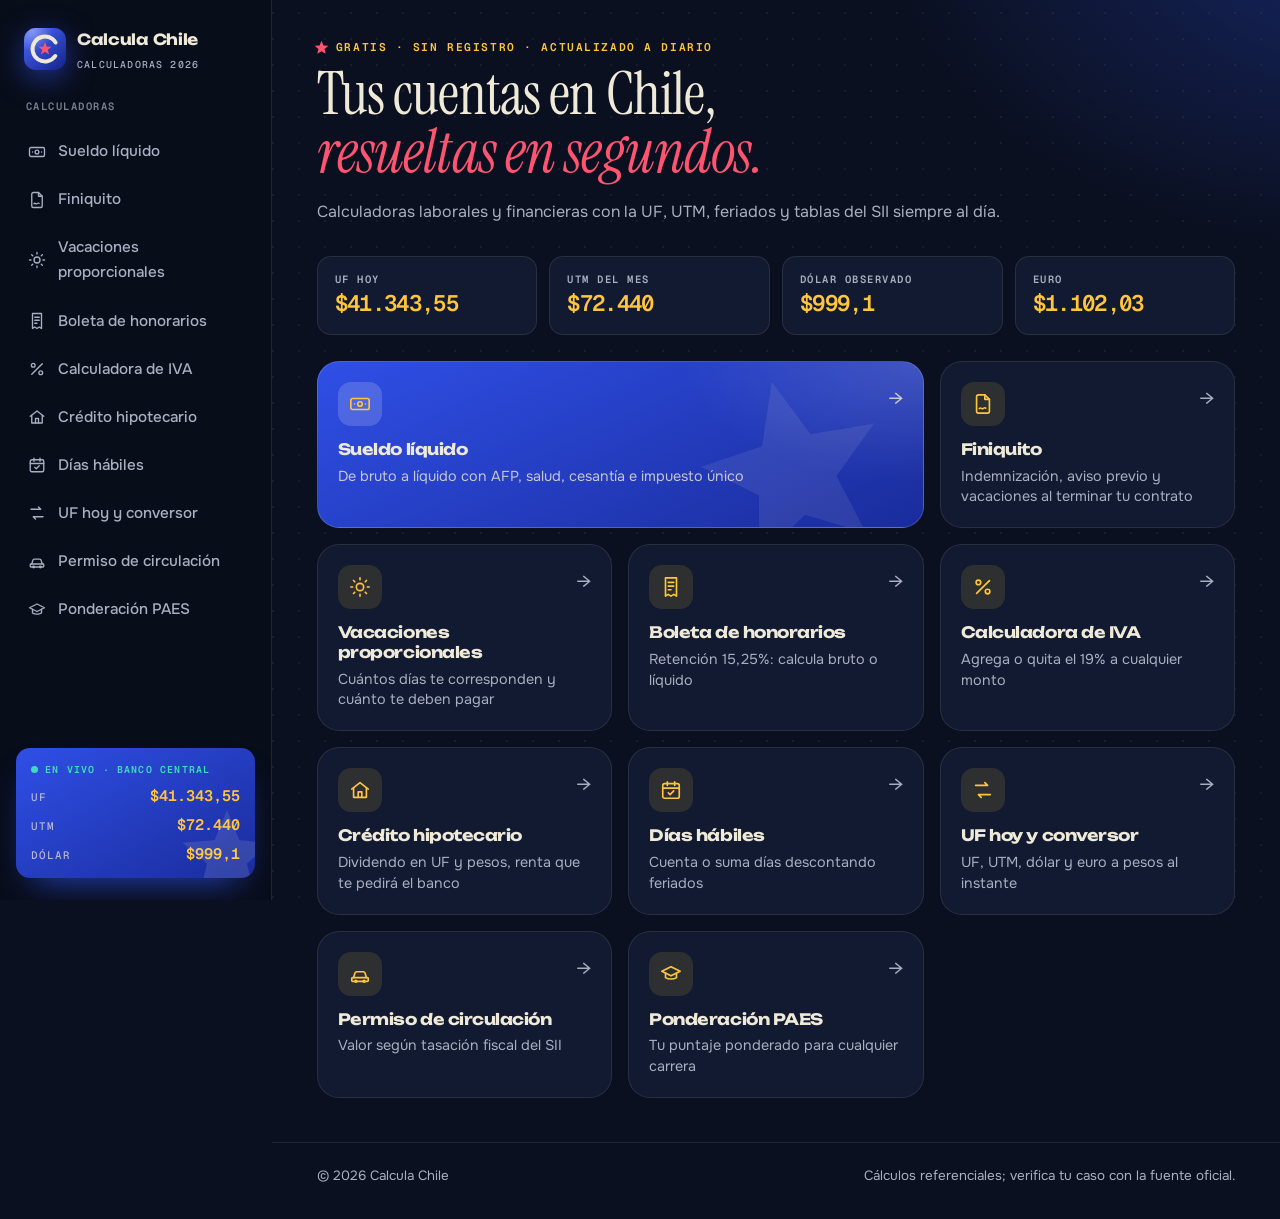
==== commit 30523c82: "Actualiza datos 2026-11-16" ====
--- a/index.html
+++ b/index.html
@@ -22,9 +22,9 @@
   <nav><a href="/sueldo-liquido/"><svg viewBox="0 0 24 24" fill="none" stroke-width="1.8" stroke-linecap="round" stroke-linejoin="round"><rect x="2" y="6" width="20" height="12" rx="2"/><circle cx="12" cy="12" r="2.5"/><path d="M6 12h.01M18 12h.01"/></svg>Sueldo líquido</a><a href="/finiquito/"><svg viewBox="0 0 24 24" fill="none" stroke-width="1.8" stroke-linecap="round" stroke-linejoin="round"><path d="M14 2H7a2 2 0 0 0-2 2v16a2 2 0 0 0 2 2h10a2 2 0 0 0 2-2V7z"/><path d="M14 2v5h5"/><path d="M8 17c1.5-2 2.5 1 4 0s2-1.5 3-.5"/></svg>Finiquito</a><a href="/vacaciones-proporcionales/"><svg viewBox="0 0 24 24" fill="none" stroke-width="1.8" stroke-linecap="round" stroke-linejoin="round"><circle cx="12" cy="12" r="4"/><path d="M12 2v2M12 20v2M4.9 4.9l1.4 1.4M17.7 17.7l1.4 1.4M2 12h2M20 12h2M4.9 19.1l1.4-1.4M17.7 6.3l1.4-1.4"/></svg>Vacaciones proporcionales</a><a href="/honorarios/"><svg viewBox="0 0 24 24" fill="none" stroke-width="1.8" stroke-linecap="round" stroke-linejoin="round"><path d="M6 2h12v20l-3-2-3 2-3-2-3 2z"/><path d="M9 7h6M9 11h6M9 15h3"/></svg>Boleta de honorarios</a><a href="/iva/"><svg viewBox="0 0 24 24" fill="none" stroke-width="1.8" stroke-linecap="round" stroke-linejoin="round"><path d="M19 5L5 19"/><circle cx="7" cy="7" r="2.5"/><circle cx="17" cy="17" r="2.5"/></svg>Calculadora de IVA</a><a href="/credito-hipotecario/"><svg viewBox="0 0 24 24" fill="none" stroke-width="1.8" stroke-linecap="round" stroke-linejoin="round"><path d="M3 11l9-7 9 7"/><path d="M5 10v10h14V10"/><path d="M10 20v-6h4v6"/></svg>Crédito hipotecario</a><a href="/dias-habiles/"><svg viewBox="0 0 24 24" fill="none" stroke-width="1.8" stroke-linecap="round" stroke-linejoin="round"><rect x="3" y="5" width="18" height="16" rx="2"/><path d="M3 10h18M8 3v4M16 3v4"/><path d="M9 15l2 2 4-4"/></svg>Días hábiles</a><a href="/uf/"><svg viewBox="0 0 24 24" fill="none" stroke-width="1.8" stroke-linecap="round" stroke-linejoin="round"><path d="M4 7h13l-3-3M20 17H7l3 3"/></svg>UF hoy y conversor</a><a href="/permiso-circulacion/"><svg viewBox="0 0 24 24" fill="none" stroke-width="1.8" stroke-linecap="round" stroke-linejoin="round"><path d="M5 16l1.5-5A2 2 0 0 1 8.4 9.5h7.2a2 2 0 0 1 1.9 1.5L19 16"/><rect x="3" y="16" width="18" height="4" rx="1"/><circle cx="7.5" cy="20" r="1"/><circle cx="16.5" cy="20" r="1"/></svg>Permiso de circulación</a><a href="/ponderacion-paes/"><svg viewBox="0 0 24 24" fill="none" stroke-width="1.8" stroke-linecap="round" stroke-linejoin="round"><path d="M2 9l10-5 10 5-10 5z"/><path d="M6 11v5c3 2 9 2 12 0v-5"/></svg>Ponderación PAES</a></nav>
   <div class="ticker">
     <div class="t-live">EN VIVO · BANCO CENTRAL</div>
-    <div class="t-row"><span>UF</span><b data-ind="uf">$41.336,67</b></div>
+    <div class="t-row"><span>UF</span><b data-ind="uf">$41.343,55</b></div>
     <div class="t-row"><span>UTM</span><b data-ind="utm">$72.440</b></div>
-    <div class="t-row"><span>DÓLAR</span><b data-ind="dolar">$992,48</b></div>
+    <div class="t-row"><span>DÓLAR</span><b data-ind="dolar">$999,1</b></div>
   </div>
 </aside>
 <!--/side-->
@@ -36,10 +36,10 @@
   <p class="lead">Calculadoras laborales y financieras con la UF, UTM, feriados y tablas del SII siempre al día.</p>
 </section>
 <section class="stats">
-  <div class="stat"><span>UF hoy</span><b data-ind="uf">$41.336,67</b></div>
+  <div class="stat"><span>UF hoy</span><b data-ind="uf">$41.343,55</b></div>
   <div class="stat"><span>UTM del mes</span><b data-ind="utm">$72.440</b></div>
-  <div class="stat"><span>Dólar observado</span><b data-ind="dolar">$992,48</b></div>
-  <div class="stat"><span>Euro</span><b data-ind="euro">$1.096,91</b></div>
+  <div class="stat"><span>Dólar observado</span><b data-ind="dolar">$999,1</b></div>
+  <div class="stat"><span>Euro</span><b data-ind="euro">$1.102,03</b></div>
 </section>
 <div class="tools" id="tools"><a href="/sueldo-liquido/" class="feat"><span class="ic"><svg viewBox="0 0 24 24" fill="none" stroke-width="1.8" stroke-linecap="round" stroke-linejoin="round"><rect x="2" y="6" width="20" height="12" rx="2"/><circle cx="12" cy="12" r="2.5"/><path d="M6 12h.01M18 12h.01"/></svg></span><strong>Sueldo líquido</strong><small>De bruto a líquido con AFP, salud, cesantía e impuesto único</small></a><a href="/finiquito/"><span class="ic"><svg viewBox="0 0 24 24" fill="none" stroke-width="1.8" stroke-linecap="round" stroke-linejoin="round"><path d="M14 2H7a2 2 0 0 0-2 2v16a2 2 0 0 0 2 2h10a2 2 0 0 0 2-2V7z"/><path d="M14 2v5h5"/><path d="M8 17c1.5-2 2.5 1 4 0s2-1.5 3-.5"/></svg></span><strong>Finiquito</strong><small>Indemnización, aviso previo y vacaciones al terminar tu contrato</small></a><a href="/vacaciones-proporcionales/"><span class="ic"><svg viewBox="0 0 24 24" fill="none" stroke-width="1.8" stroke-linecap="round" stroke-linejoin="round"><circle cx="12" cy="12" r="4"/><path d="M12 2v2M12 20v2M4.9 4.9l1.4 1.4M17.7 17.7l1.4 1.4M2 12h2M20 12h2M4.9 19.1l1.4-1.4M17.7 6.3l1.4-1.4"/></svg></span><strong>Vacaciones proporcionales</strong><small>Cuántos días te corresponden y cuánto te deben pagar</small></a><a href="/honorarios/"><span class="ic"><svg viewBox="0 0 24 24" fill="none" stroke-width="1.8" stroke-linecap="round" stroke-linejoin="round"><path d="M6 2h12v20l-3-2-3 2-3-2-3 2z"/><path d="M9 7h6M9 11h6M9 15h3"/></svg></span><strong>Boleta de honorarios</strong><small>Retención 15,25%: calcula bruto o líquido</small></a><a href="/iva/"><span class="ic"><svg viewBox="0 0 24 24" fill="none" stroke-width="1.8" stroke-linecap="round" stroke-linejoin="round"><path d="M19 5L5 19"/><circle cx="7" cy="7" r="2.5"/><circle cx="17" cy="17" r="2.5"/></svg></span><strong>Calculadora de IVA</strong><small>Agrega o quita el 19% a cualquier monto</small></a><a href="/credito-hipotecario/"><span class="ic"><svg viewBox="0 0 24 24" fill="none" stroke-width="1.8" stroke-linecap="round" stroke-linejoin="round"><path d="M3 11l9-7 9 7"/><path d="M5 10v10h14V10"/><path d="M10 20v-6h4v6"/></svg></span><strong>Crédito hipotecario</strong><small>Dividendo en UF y pesos, renta que te pedirá el banco</small></a><a href="/dias-habiles/"><span class="ic"><svg viewBox="0 0 24 24" fill="none" stroke-width="1.8" stroke-linecap="round" stroke-linejoin="round"><rect x="3" y="5" width="18" height="16" rx="2"/><path d="M3 10h18M8 3v4M16 3v4"/><path d="M9 15l2 2 4-4"/></svg></span><strong>Días hábiles</strong><small>Cuenta o suma días descontando feriados</small></a><a href="/uf/"><span class="ic"><svg viewBox="0 0 24 24" fill="none" stroke-width="1.8" stroke-linecap="round" stroke-linejoin="round"><path d="M4 7h13l-3-3M20 17H7l3 3"/></svg></span><strong>UF hoy y conversor</strong><small>UF, UTM, dólar y euro a pesos al instante</small></a><a href="/permiso-circulacion/"><span class="ic"><svg viewBox="0 0 24 24" fill="none" stroke-width="1.8" stroke-linecap="round" stroke-linejoin="round"><path d="M5 16l1.5-5A2 2 0 0 1 8.4 9.5h7.2a2 2 0 0 1 1.9 1.5L19 16"/><rect x="3" y="16" width="18" height="4" rx="1"/><circle cx="7.5" cy="20" r="1"/><circle cx="16.5" cy="20" r="1"/></svg></span><strong>Permiso de circulación</strong><small>Valor según tasación fiscal del SII</small></a><a href="/ponderacion-paes/"><span class="ic"><svg viewBox="0 0 24 24" fill="none" stroke-width="1.8" stroke-linecap="round" stroke-linejoin="round"><path d="M2 9l10-5 10 5-10 5z"/><path d="M6 11v5c3 2 9 2 12 0v-5"/></svg></span><strong>Ponderación PAES</strong><small>Tu puntaje ponderado para cualquier carrera</small></a></div>
 <div class="ad"><!-- espacio anuncio --></div>
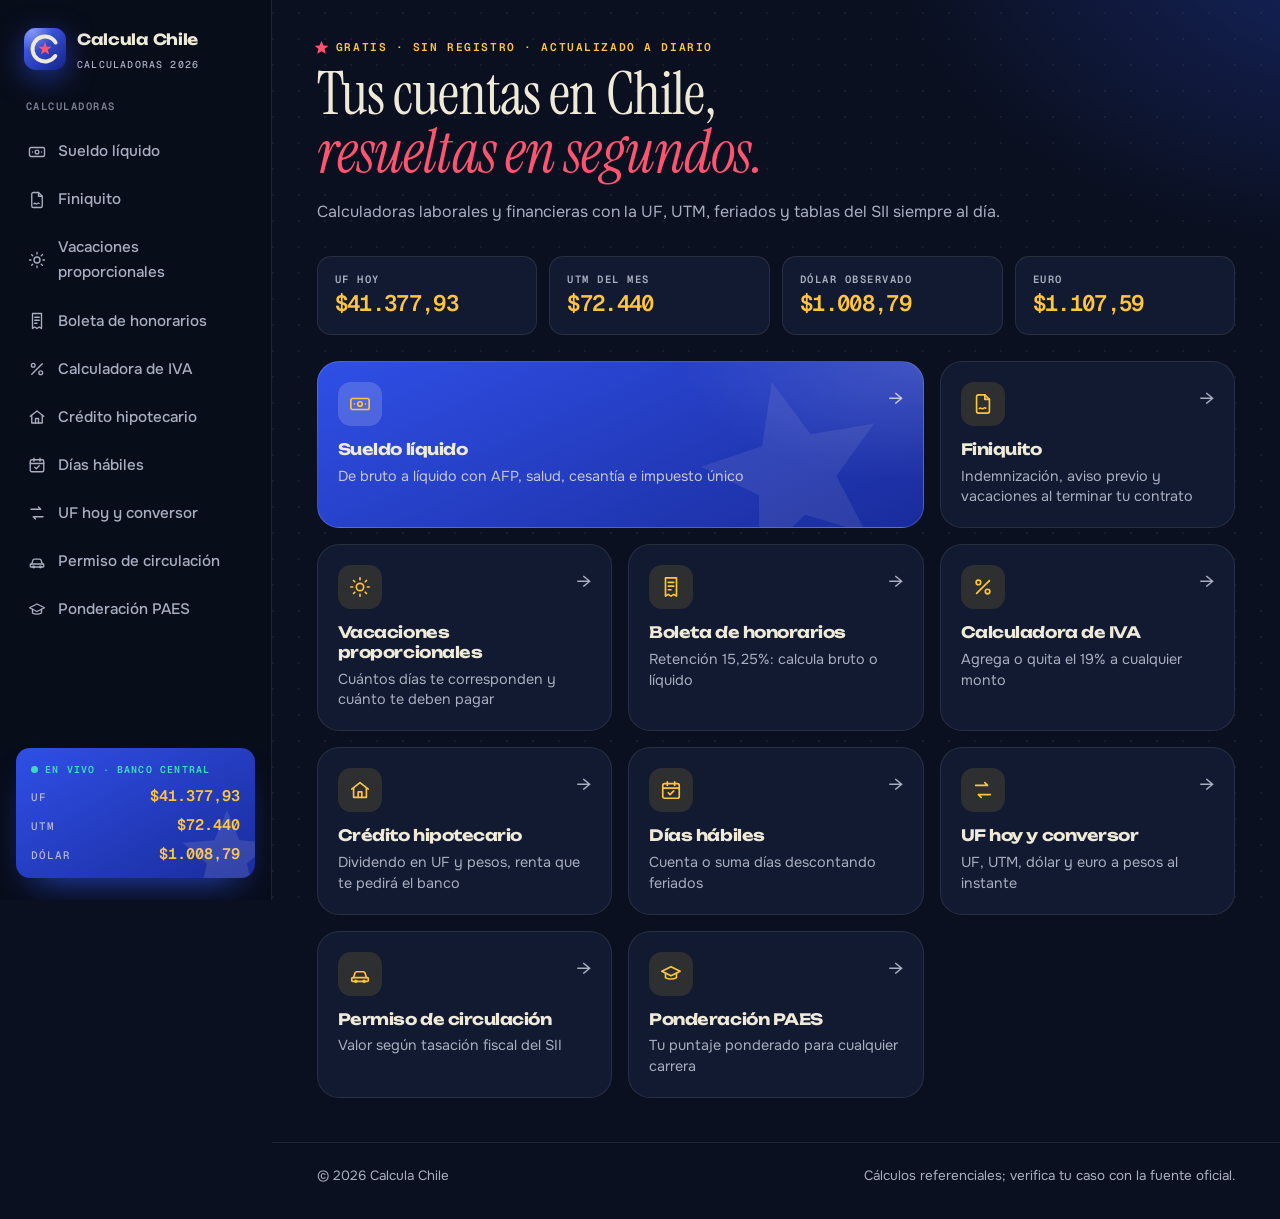
==== commit 6b7b7c1e: "Actualiza datos 2026-11-21" ====
--- a/index.html
+++ b/index.html
@@ -22,9 +22,9 @@
   <nav><a href="/sueldo-liquido/"><svg viewBox="0 0 24 24" fill="none" stroke-width="1.8" stroke-linecap="round" stroke-linejoin="round"><rect x="2" y="6" width="20" height="12" rx="2"/><circle cx="12" cy="12" r="2.5"/><path d="M6 12h.01M18 12h.01"/></svg>Sueldo líquido</a><a href="/finiquito/"><svg viewBox="0 0 24 24" fill="none" stroke-width="1.8" stroke-linecap="round" stroke-linejoin="round"><path d="M14 2H7a2 2 0 0 0-2 2v16a2 2 0 0 0 2 2h10a2 2 0 0 0 2-2V7z"/><path d="M14 2v5h5"/><path d="M8 17c1.5-2 2.5 1 4 0s2-1.5 3-.5"/></svg>Finiquito</a><a href="/vacaciones-proporcionales/"><svg viewBox="0 0 24 24" fill="none" stroke-width="1.8" stroke-linecap="round" stroke-linejoin="round"><circle cx="12" cy="12" r="4"/><path d="M12 2v2M12 20v2M4.9 4.9l1.4 1.4M17.7 17.7l1.4 1.4M2 12h2M20 12h2M4.9 19.1l1.4-1.4M17.7 6.3l1.4-1.4"/></svg>Vacaciones proporcionales</a><a href="/honorarios/"><svg viewBox="0 0 24 24" fill="none" stroke-width="1.8" stroke-linecap="round" stroke-linejoin="round"><path d="M6 2h12v20l-3-2-3 2-3-2-3 2z"/><path d="M9 7h6M9 11h6M9 15h3"/></svg>Boleta de honorarios</a><a href="/iva/"><svg viewBox="0 0 24 24" fill="none" stroke-width="1.8" stroke-linecap="round" stroke-linejoin="round"><path d="M19 5L5 19"/><circle cx="7" cy="7" r="2.5"/><circle cx="17" cy="17" r="2.5"/></svg>Calculadora de IVA</a><a href="/credito-hipotecario/"><svg viewBox="0 0 24 24" fill="none" stroke-width="1.8" stroke-linecap="round" stroke-linejoin="round"><path d="M3 11l9-7 9 7"/><path d="M5 10v10h14V10"/><path d="M10 20v-6h4v6"/></svg>Crédito hipotecario</a><a href="/dias-habiles/"><svg viewBox="0 0 24 24" fill="none" stroke-width="1.8" stroke-linecap="round" stroke-linejoin="round"><rect x="3" y="5" width="18" height="16" rx="2"/><path d="M3 10h18M8 3v4M16 3v4"/><path d="M9 15l2 2 4-4"/></svg>Días hábiles</a><a href="/uf/"><svg viewBox="0 0 24 24" fill="none" stroke-width="1.8" stroke-linecap="round" stroke-linejoin="round"><path d="M4 7h13l-3-3M20 17H7l3 3"/></svg>UF hoy y conversor</a><a href="/permiso-circulacion/"><svg viewBox="0 0 24 24" fill="none" stroke-width="1.8" stroke-linecap="round" stroke-linejoin="round"><path d="M5 16l1.5-5A2 2 0 0 1 8.4 9.5h7.2a2 2 0 0 1 1.9 1.5L19 16"/><rect x="3" y="16" width="18" height="4" rx="1"/><circle cx="7.5" cy="20" r="1"/><circle cx="16.5" cy="20" r="1"/></svg>Permiso de circulación</a><a href="/ponderacion-paes/"><svg viewBox="0 0 24 24" fill="none" stroke-width="1.8" stroke-linecap="round" stroke-linejoin="round"><path d="M2 9l10-5 10 5-10 5z"/><path d="M6 11v5c3 2 9 2 12 0v-5"/></svg>Ponderación PAES</a></nav>
   <div class="ticker">
     <div class="t-live">EN VIVO · BANCO CENTRAL</div>
-    <div class="t-row"><span>UF</span><b data-ind="uf">$41.343,55</b></div>
+    <div class="t-row"><span>UF</span><b data-ind="uf">$41.377,93</b></div>
     <div class="t-row"><span>UTM</span><b data-ind="utm">$72.440</b></div>
-    <div class="t-row"><span>DÓLAR</span><b data-ind="dolar">$999,1</b></div>
+    <div class="t-row"><span>DÓLAR</span><b data-ind="dolar">$1.008,79</b></div>
   </div>
 </aside>
 <!--/side-->
@@ -36,10 +36,10 @@
   <p class="lead">Calculadoras laborales y financieras con la UF, UTM, feriados y tablas del SII siempre al día.</p>
 </section>
 <section class="stats">
-  <div class="stat"><span>UF hoy</span><b data-ind="uf">$41.343,55</b></div>
+  <div class="stat"><span>UF hoy</span><b data-ind="uf">$41.377,93</b></div>
   <div class="stat"><span>UTM del mes</span><b data-ind="utm">$72.440</b></div>
-  <div class="stat"><span>Dólar observado</span><b data-ind="dolar">$999,1</b></div>
-  <div class="stat"><span>Euro</span><b data-ind="euro">$1.102,03</b></div>
+  <div class="stat"><span>Dólar observado</span><b data-ind="dolar">$1.008,79</b></div>
+  <div class="stat"><span>Euro</span><b data-ind="euro">$1.107,59</b></div>
 </section>
 <div class="tools" id="tools"><a href="/sueldo-liquido/" class="feat"><span class="ic"><svg viewBox="0 0 24 24" fill="none" stroke-width="1.8" stroke-linecap="round" stroke-linejoin="round"><rect x="2" y="6" width="20" height="12" rx="2"/><circle cx="12" cy="12" r="2.5"/><path d="M6 12h.01M18 12h.01"/></svg></span><strong>Sueldo líquido</strong><small>De bruto a líquido con AFP, salud, cesantía e impuesto único</small></a><a href="/finiquito/"><span class="ic"><svg viewBox="0 0 24 24" fill="none" stroke-width="1.8" stroke-linecap="round" stroke-linejoin="round"><path d="M14 2H7a2 2 0 0 0-2 2v16a2 2 0 0 0 2 2h10a2 2 0 0 0 2-2V7z"/><path d="M14 2v5h5"/><path d="M8 17c1.5-2 2.5 1 4 0s2-1.5 3-.5"/></svg></span><strong>Finiquito</strong><small>Indemnización, aviso previo y vacaciones al terminar tu contrato</small></a><a href="/vacaciones-proporcionales/"><span class="ic"><svg viewBox="0 0 24 24" fill="none" stroke-width="1.8" stroke-linecap="round" stroke-linejoin="round"><circle cx="12" cy="12" r="4"/><path d="M12 2v2M12 20v2M4.9 4.9l1.4 1.4M17.7 17.7l1.4 1.4M2 12h2M20 12h2M4.9 19.1l1.4-1.4M17.7 6.3l1.4-1.4"/></svg></span><strong>Vacaciones proporcionales</strong><small>Cuántos días te corresponden y cuánto te deben pagar</small></a><a href="/honorarios/"><span class="ic"><svg viewBox="0 0 24 24" fill="none" stroke-width="1.8" stroke-linecap="round" stroke-linejoin="round"><path d="M6 2h12v20l-3-2-3 2-3-2-3 2z"/><path d="M9 7h6M9 11h6M9 15h3"/></svg></span><strong>Boleta de honorarios</strong><small>Retención 15,25%: calcula bruto o líquido</small></a><a href="/iva/"><span class="ic"><svg viewBox="0 0 24 24" fill="none" stroke-width="1.8" stroke-linecap="round" stroke-linejoin="round"><path d="M19 5L5 19"/><circle cx="7" cy="7" r="2.5"/><circle cx="17" cy="17" r="2.5"/></svg></span><strong>Calculadora de IVA</strong><small>Agrega o quita el 19% a cualquier monto</small></a><a href="/credito-hipotecario/"><span class="ic"><svg viewBox="0 0 24 24" fill="none" stroke-width="1.8" stroke-linecap="round" stroke-linejoin="round"><path d="M3 11l9-7 9 7"/><path d="M5 10v10h14V10"/><path d="M10 20v-6h4v6"/></svg></span><strong>Crédito hipotecario</strong><small>Dividendo en UF y pesos, renta que te pedirá el banco</small></a><a href="/dias-habiles/"><span class="ic"><svg viewBox="0 0 24 24" fill="none" stroke-width="1.8" stroke-linecap="round" stroke-linejoin="round"><rect x="3" y="5" width="18" height="16" rx="2"/><path d="M3 10h18M8 3v4M16 3v4"/><path d="M9 15l2 2 4-4"/></svg></span><strong>Días hábiles</strong><small>Cuenta o suma días descontando feriados</small></a><a href="/uf/"><span class="ic"><svg viewBox="0 0 24 24" fill="none" stroke-width="1.8" stroke-linecap="round" stroke-linejoin="round"><path d="M4 7h13l-3-3M20 17H7l3 3"/></svg></span><strong>UF hoy y conversor</strong><small>UF, UTM, dólar y euro a pesos al instante</small></a><a href="/permiso-circulacion/"><span class="ic"><svg viewBox="0 0 24 24" fill="none" stroke-width="1.8" stroke-linecap="round" stroke-linejoin="round"><path d="M5 16l1.5-5A2 2 0 0 1 8.4 9.5h7.2a2 2 0 0 1 1.9 1.5L19 16"/><rect x="3" y="16" width="18" height="4" rx="1"/><circle cx="7.5" cy="20" r="1"/><circle cx="16.5" cy="20" r="1"/></svg></span><strong>Permiso de circulación</strong><small>Valor según tasación fiscal del SII</small></a><a href="/ponderacion-paes/"><span class="ic"><svg viewBox="0 0 24 24" fill="none" stroke-width="1.8" stroke-linecap="round" stroke-linejoin="round"><path d="M2 9l10-5 10 5-10 5z"/><path d="M6 11v5c3 2 9 2 12 0v-5"/></svg></span><strong>Ponderación PAES</strong><small>Tu puntaje ponderado para cualquier carrera</small></a></div>
 <div class="ad"><!-- espacio anuncio --></div>
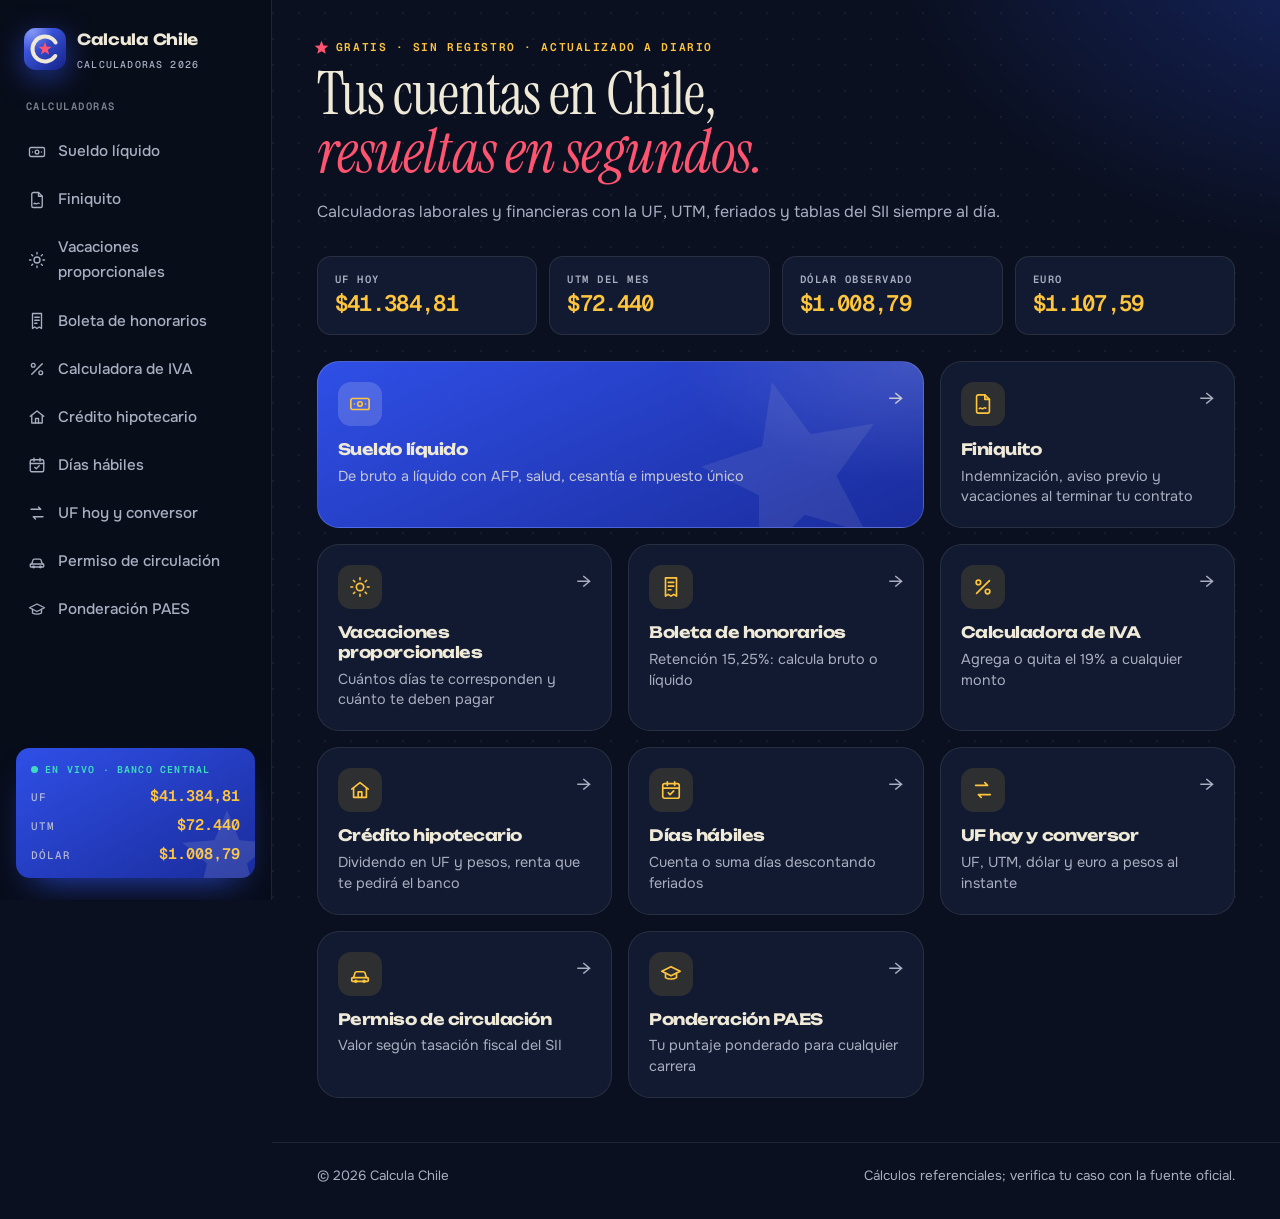
==== commit 3ffc1825: "Actualiza datos 2026-11-22" ====
--- a/index.html
+++ b/index.html
@@ -22,7 +22,7 @@
   <nav><a href="/sueldo-liquido/"><svg viewBox="0 0 24 24" fill="none" stroke-width="1.8" stroke-linecap="round" stroke-linejoin="round"><rect x="2" y="6" width="20" height="12" rx="2"/><circle cx="12" cy="12" r="2.5"/><path d="M6 12h.01M18 12h.01"/></svg>Sueldo líquido</a><a href="/finiquito/"><svg viewBox="0 0 24 24" fill="none" stroke-width="1.8" stroke-linecap="round" stroke-linejoin="round"><path d="M14 2H7a2 2 0 0 0-2 2v16a2 2 0 0 0 2 2h10a2 2 0 0 0 2-2V7z"/><path d="M14 2v5h5"/><path d="M8 17c1.5-2 2.5 1 4 0s2-1.5 3-.5"/></svg>Finiquito</a><a href="/vacaciones-proporcionales/"><svg viewBox="0 0 24 24" fill="none" stroke-width="1.8" stroke-linecap="round" stroke-linejoin="round"><circle cx="12" cy="12" r="4"/><path d="M12 2v2M12 20v2M4.9 4.9l1.4 1.4M17.7 17.7l1.4 1.4M2 12h2M20 12h2M4.9 19.1l1.4-1.4M17.7 6.3l1.4-1.4"/></svg>Vacaciones proporcionales</a><a href="/honorarios/"><svg viewBox="0 0 24 24" fill="none" stroke-width="1.8" stroke-linecap="round" stroke-linejoin="round"><path d="M6 2h12v20l-3-2-3 2-3-2-3 2z"/><path d="M9 7h6M9 11h6M9 15h3"/></svg>Boleta de honorarios</a><a href="/iva/"><svg viewBox="0 0 24 24" fill="none" stroke-width="1.8" stroke-linecap="round" stroke-linejoin="round"><path d="M19 5L5 19"/><circle cx="7" cy="7" r="2.5"/><circle cx="17" cy="17" r="2.5"/></svg>Calculadora de IVA</a><a href="/credito-hipotecario/"><svg viewBox="0 0 24 24" fill="none" stroke-width="1.8" stroke-linecap="round" stroke-linejoin="round"><path d="M3 11l9-7 9 7"/><path d="M5 10v10h14V10"/><path d="M10 20v-6h4v6"/></svg>Crédito hipotecario</a><a href="/dias-habiles/"><svg viewBox="0 0 24 24" fill="none" stroke-width="1.8" stroke-linecap="round" stroke-linejoin="round"><rect x="3" y="5" width="18" height="16" rx="2"/><path d="M3 10h18M8 3v4M16 3v4"/><path d="M9 15l2 2 4-4"/></svg>Días hábiles</a><a href="/uf/"><svg viewBox="0 0 24 24" fill="none" stroke-width="1.8" stroke-linecap="round" stroke-linejoin="round"><path d="M4 7h13l-3-3M20 17H7l3 3"/></svg>UF hoy y conversor</a><a href="/permiso-circulacion/"><svg viewBox="0 0 24 24" fill="none" stroke-width="1.8" stroke-linecap="round" stroke-linejoin="round"><path d="M5 16l1.5-5A2 2 0 0 1 8.4 9.5h7.2a2 2 0 0 1 1.9 1.5L19 16"/><rect x="3" y="16" width="18" height="4" rx="1"/><circle cx="7.5" cy="20" r="1"/><circle cx="16.5" cy="20" r="1"/></svg>Permiso de circulación</a><a href="/ponderacion-paes/"><svg viewBox="0 0 24 24" fill="none" stroke-width="1.8" stroke-linecap="round" stroke-linejoin="round"><path d="M2 9l10-5 10 5-10 5z"/><path d="M6 11v5c3 2 9 2 12 0v-5"/></svg>Ponderación PAES</a></nav>
   <div class="ticker">
     <div class="t-live">EN VIVO · BANCO CENTRAL</div>
-    <div class="t-row"><span>UF</span><b data-ind="uf">$41.377,93</b></div>
+    <div class="t-row"><span>UF</span><b data-ind="uf">$41.384,81</b></div>
     <div class="t-row"><span>UTM</span><b data-ind="utm">$72.440</b></div>
     <div class="t-row"><span>DÓLAR</span><b data-ind="dolar">$1.008,79</b></div>
   </div>
@@ -36,7 +36,7 @@
   <p class="lead">Calculadoras laborales y financieras con la UF, UTM, feriados y tablas del SII siempre al día.</p>
 </section>
 <section class="stats">
-  <div class="stat"><span>UF hoy</span><b data-ind="uf">$41.377,93</b></div>
+  <div class="stat"><span>UF hoy</span><b data-ind="uf">$41.384,81</b></div>
   <div class="stat"><span>UTM del mes</span><b data-ind="utm">$72.440</b></div>
   <div class="stat"><span>Dólar observado</span><b data-ind="dolar">$1.008,79</b></div>
   <div class="stat"><span>Euro</span><b data-ind="euro">$1.107,59</b></div>
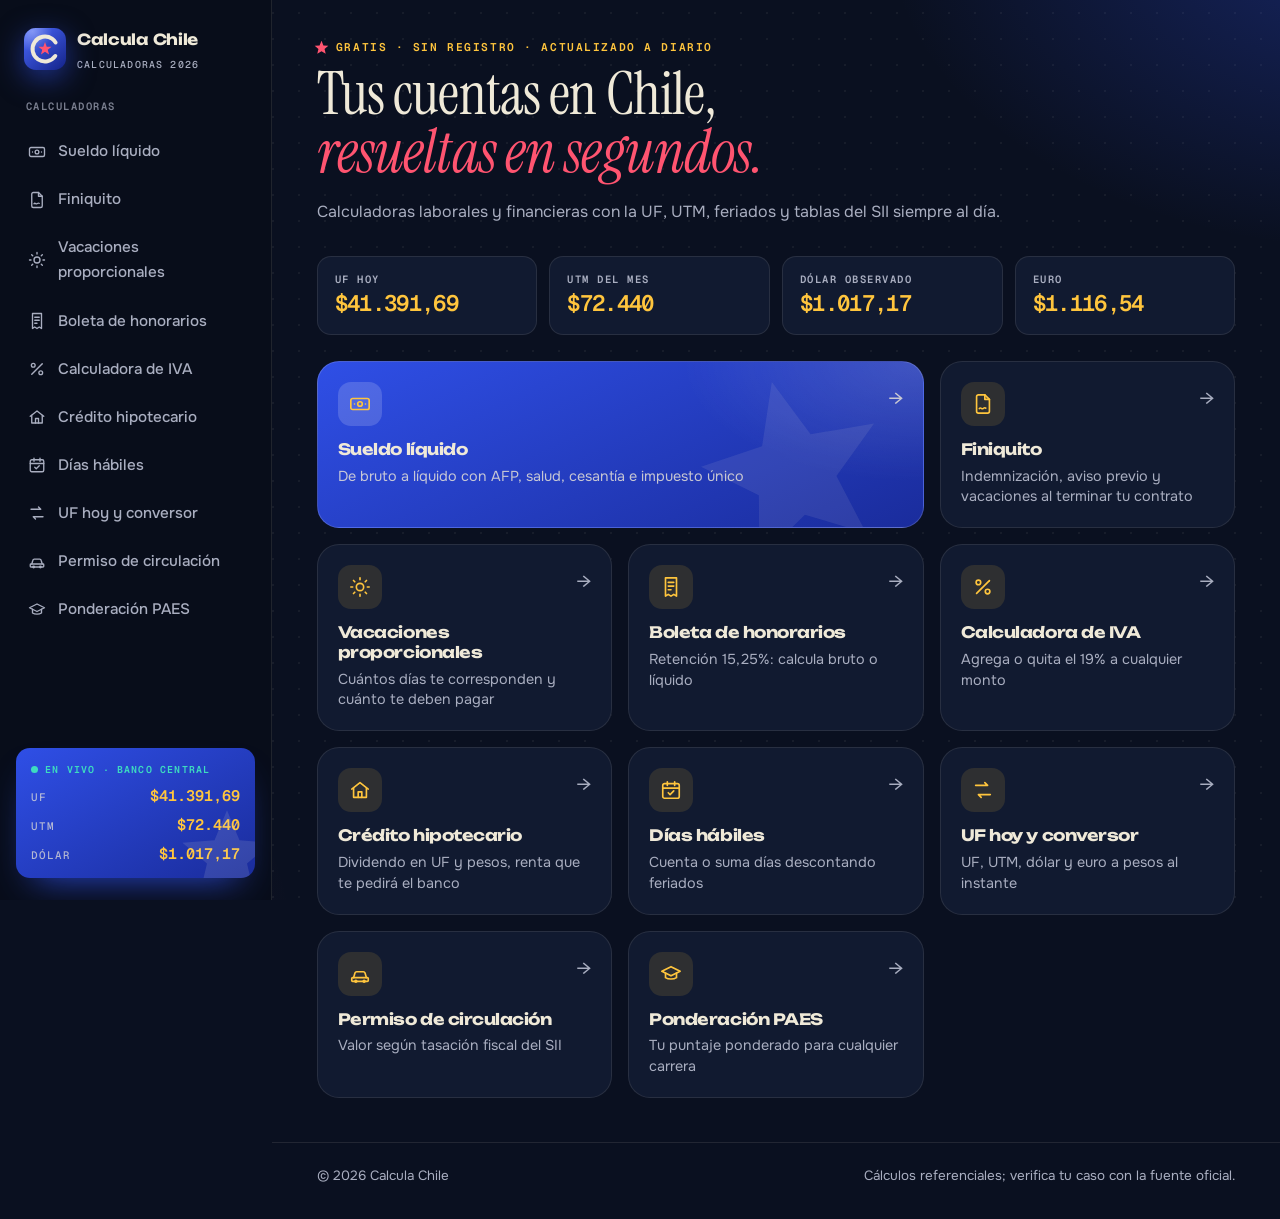
==== commit 22589d66: "Actualiza datos 2026-11-23" ====
--- a/index.html
+++ b/index.html
@@ -22,9 +22,9 @@
   <nav><a href="/sueldo-liquido/"><svg viewBox="0 0 24 24" fill="none" stroke-width="1.8" stroke-linecap="round" stroke-linejoin="round"><rect x="2" y="6" width="20" height="12" rx="2"/><circle cx="12" cy="12" r="2.5"/><path d="M6 12h.01M18 12h.01"/></svg>Sueldo líquido</a><a href="/finiquito/"><svg viewBox="0 0 24 24" fill="none" stroke-width="1.8" stroke-linecap="round" stroke-linejoin="round"><path d="M14 2H7a2 2 0 0 0-2 2v16a2 2 0 0 0 2 2h10a2 2 0 0 0 2-2V7z"/><path d="M14 2v5h5"/><path d="M8 17c1.5-2 2.5 1 4 0s2-1.5 3-.5"/></svg>Finiquito</a><a href="/vacaciones-proporcionales/"><svg viewBox="0 0 24 24" fill="none" stroke-width="1.8" stroke-linecap="round" stroke-linejoin="round"><circle cx="12" cy="12" r="4"/><path d="M12 2v2M12 20v2M4.9 4.9l1.4 1.4M17.7 17.7l1.4 1.4M2 12h2M20 12h2M4.9 19.1l1.4-1.4M17.7 6.3l1.4-1.4"/></svg>Vacaciones proporcionales</a><a href="/honorarios/"><svg viewBox="0 0 24 24" fill="none" stroke-width="1.8" stroke-linecap="round" stroke-linejoin="round"><path d="M6 2h12v20l-3-2-3 2-3-2-3 2z"/><path d="M9 7h6M9 11h6M9 15h3"/></svg>Boleta de honorarios</a><a href="/iva/"><svg viewBox="0 0 24 24" fill="none" stroke-width="1.8" stroke-linecap="round" stroke-linejoin="round"><path d="M19 5L5 19"/><circle cx="7" cy="7" r="2.5"/><circle cx="17" cy="17" r="2.5"/></svg>Calculadora de IVA</a><a href="/credito-hipotecario/"><svg viewBox="0 0 24 24" fill="none" stroke-width="1.8" stroke-linecap="round" stroke-linejoin="round"><path d="M3 11l9-7 9 7"/><path d="M5 10v10h14V10"/><path d="M10 20v-6h4v6"/></svg>Crédito hipotecario</a><a href="/dias-habiles/"><svg viewBox="0 0 24 24" fill="none" stroke-width="1.8" stroke-linecap="round" stroke-linejoin="round"><rect x="3" y="5" width="18" height="16" rx="2"/><path d="M3 10h18M8 3v4M16 3v4"/><path d="M9 15l2 2 4-4"/></svg>Días hábiles</a><a href="/uf/"><svg viewBox="0 0 24 24" fill="none" stroke-width="1.8" stroke-linecap="round" stroke-linejoin="round"><path d="M4 7h13l-3-3M20 17H7l3 3"/></svg>UF hoy y conversor</a><a href="/permiso-circulacion/"><svg viewBox="0 0 24 24" fill="none" stroke-width="1.8" stroke-linecap="round" stroke-linejoin="round"><path d="M5 16l1.5-5A2 2 0 0 1 8.4 9.5h7.2a2 2 0 0 1 1.9 1.5L19 16"/><rect x="3" y="16" width="18" height="4" rx="1"/><circle cx="7.5" cy="20" r="1"/><circle cx="16.5" cy="20" r="1"/></svg>Permiso de circulación</a><a href="/ponderacion-paes/"><svg viewBox="0 0 24 24" fill="none" stroke-width="1.8" stroke-linecap="round" stroke-linejoin="round"><path d="M2 9l10-5 10 5-10 5z"/><path d="M6 11v5c3 2 9 2 12 0v-5"/></svg>Ponderación PAES</a></nav>
   <div class="ticker">
     <div class="t-live">EN VIVO · BANCO CENTRAL</div>
-    <div class="t-row"><span>UF</span><b data-ind="uf">$41.384,81</b></div>
+    <div class="t-row"><span>UF</span><b data-ind="uf">$41.391,69</b></div>
     <div class="t-row"><span>UTM</span><b data-ind="utm">$72.440</b></div>
-    <div class="t-row"><span>DÓLAR</span><b data-ind="dolar">$1.008,79</b></div>
+    <div class="t-row"><span>DÓLAR</span><b data-ind="dolar">$1.017,17</b></div>
   </div>
 </aside>
 <!--/side-->
@@ -36,10 +36,10 @@
   <p class="lead">Calculadoras laborales y financieras con la UF, UTM, feriados y tablas del SII siempre al día.</p>
 </section>
 <section class="stats">
-  <div class="stat"><span>UF hoy</span><b data-ind="uf">$41.384,81</b></div>
+  <div class="stat"><span>UF hoy</span><b data-ind="uf">$41.391,69</b></div>
   <div class="stat"><span>UTM del mes</span><b data-ind="utm">$72.440</b></div>
-  <div class="stat"><span>Dólar observado</span><b data-ind="dolar">$1.008,79</b></div>
-  <div class="stat"><span>Euro</span><b data-ind="euro">$1.107,59</b></div>
+  <div class="stat"><span>Dólar observado</span><b data-ind="dolar">$1.017,17</b></div>
+  <div class="stat"><span>Euro</span><b data-ind="euro">$1.116,54</b></div>
 </section>
 <div class="tools" id="tools"><a href="/sueldo-liquido/" class="feat"><span class="ic"><svg viewBox="0 0 24 24" fill="none" stroke-width="1.8" stroke-linecap="round" stroke-linejoin="round"><rect x="2" y="6" width="20" height="12" rx="2"/><circle cx="12" cy="12" r="2.5"/><path d="M6 12h.01M18 12h.01"/></svg></span><strong>Sueldo líquido</strong><small>De bruto a líquido con AFP, salud, cesantía e impuesto único</small></a><a href="/finiquito/"><span class="ic"><svg viewBox="0 0 24 24" fill="none" stroke-width="1.8" stroke-linecap="round" stroke-linejoin="round"><path d="M14 2H7a2 2 0 0 0-2 2v16a2 2 0 0 0 2 2h10a2 2 0 0 0 2-2V7z"/><path d="M14 2v5h5"/><path d="M8 17c1.5-2 2.5 1 4 0s2-1.5 3-.5"/></svg></span><strong>Finiquito</strong><small>Indemnización, aviso previo y vacaciones al terminar tu contrato</small></a><a href="/vacaciones-proporcionales/"><span class="ic"><svg viewBox="0 0 24 24" fill="none" stroke-width="1.8" stroke-linecap="round" stroke-linejoin="round"><circle cx="12" cy="12" r="4"/><path d="M12 2v2M12 20v2M4.9 4.9l1.4 1.4M17.7 17.7l1.4 1.4M2 12h2M20 12h2M4.9 19.1l1.4-1.4M17.7 6.3l1.4-1.4"/></svg></span><strong>Vacaciones proporcionales</strong><small>Cuántos días te corresponden y cuánto te deben pagar</small></a><a href="/honorarios/"><span class="ic"><svg viewBox="0 0 24 24" fill="none" stroke-width="1.8" stroke-linecap="round" stroke-linejoin="round"><path d="M6 2h12v20l-3-2-3 2-3-2-3 2z"/><path d="M9 7h6M9 11h6M9 15h3"/></svg></span><strong>Boleta de honorarios</strong><small>Retención 15,25%: calcula bruto o líquido</small></a><a href="/iva/"><span class="ic"><svg viewBox="0 0 24 24" fill="none" stroke-width="1.8" stroke-linecap="round" stroke-linejoin="round"><path d="M19 5L5 19"/><circle cx="7" cy="7" r="2.5"/><circle cx="17" cy="17" r="2.5"/></svg></span><strong>Calculadora de IVA</strong><small>Agrega o quita el 19% a cualquier monto</small></a><a href="/credito-hipotecario/"><span class="ic"><svg viewBox="0 0 24 24" fill="none" stroke-width="1.8" stroke-linecap="round" stroke-linejoin="round"><path d="M3 11l9-7 9 7"/><path d="M5 10v10h14V10"/><path d="M10 20v-6h4v6"/></svg></span><strong>Crédito hipotecario</strong><small>Dividendo en UF y pesos, renta que te pedirá el banco</small></a><a href="/dias-habiles/"><span class="ic"><svg viewBox="0 0 24 24" fill="none" stroke-width="1.8" stroke-linecap="round" stroke-linejoin="round"><rect x="3" y="5" width="18" height="16" rx="2"/><path d="M3 10h18M8 3v4M16 3v4"/><path d="M9 15l2 2 4-4"/></svg></span><strong>Días hábiles</strong><small>Cuenta o suma días descontando feriados</small></a><a href="/uf/"><span class="ic"><svg viewBox="0 0 24 24" fill="none" stroke-width="1.8" stroke-linecap="round" stroke-linejoin="round"><path d="M4 7h13l-3-3M20 17H7l3 3"/></svg></span><strong>UF hoy y conversor</strong><small>UF, UTM, dólar y euro a pesos al instante</small></a><a href="/permiso-circulacion/"><span class="ic"><svg viewBox="0 0 24 24" fill="none" stroke-width="1.8" stroke-linecap="round" stroke-linejoin="round"><path d="M5 16l1.5-5A2 2 0 0 1 8.4 9.5h7.2a2 2 0 0 1 1.9 1.5L19 16"/><rect x="3" y="16" width="18" height="4" rx="1"/><circle cx="7.5" cy="20" r="1"/><circle cx="16.5" cy="20" r="1"/></svg></span><strong>Permiso de circulación</strong><small>Valor según tasación fiscal del SII</small></a><a href="/ponderacion-paes/"><span class="ic"><svg viewBox="0 0 24 24" fill="none" stroke-width="1.8" stroke-linecap="round" stroke-linejoin="round"><path d="M2 9l10-5 10 5-10 5z"/><path d="M6 11v5c3 2 9 2 12 0v-5"/></svg></span><strong>Ponderación PAES</strong><small>Tu puntaje ponderado para cualquier carrera</small></a></div>
 <div class="ad"><!-- espacio anuncio --></div>
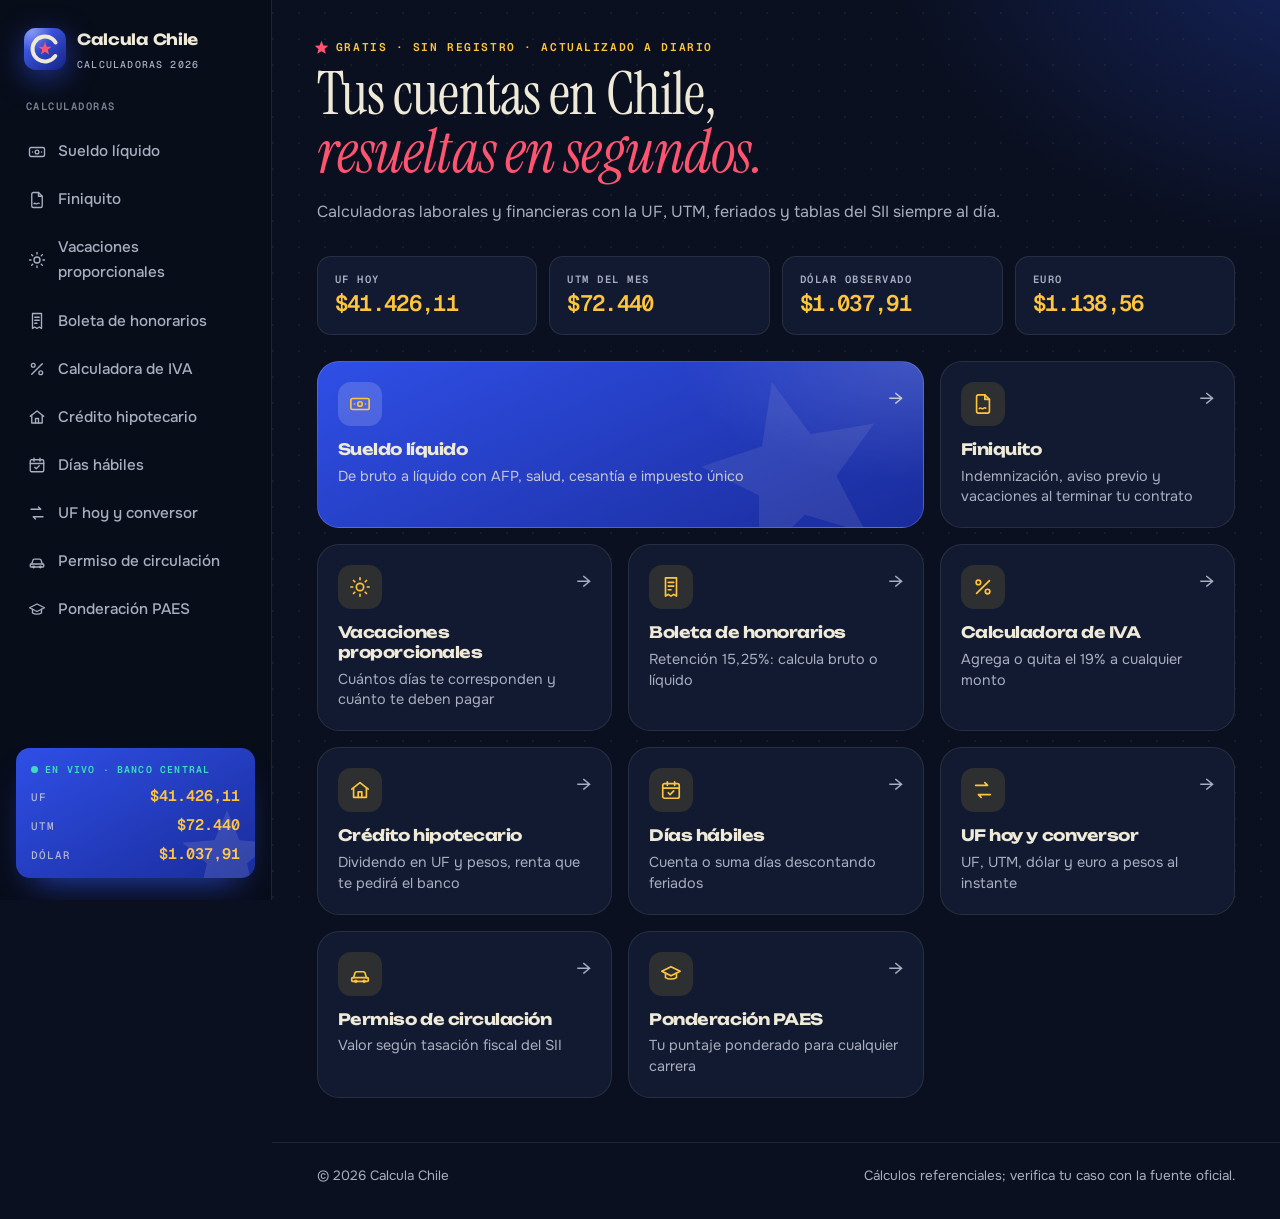
==== commit d93d4fce: "Actualiza datos 2026-11-28" ====
--- a/index.html
+++ b/index.html
@@ -22,9 +22,9 @@
   <nav><a href="/sueldo-liquido/"><svg viewBox="0 0 24 24" fill="none" stroke-width="1.8" stroke-linecap="round" stroke-linejoin="round"><rect x="2" y="6" width="20" height="12" rx="2"/><circle cx="12" cy="12" r="2.5"/><path d="M6 12h.01M18 12h.01"/></svg>Sueldo líquido</a><a href="/finiquito/"><svg viewBox="0 0 24 24" fill="none" stroke-width="1.8" stroke-linecap="round" stroke-linejoin="round"><path d="M14 2H7a2 2 0 0 0-2 2v16a2 2 0 0 0 2 2h10a2 2 0 0 0 2-2V7z"/><path d="M14 2v5h5"/><path d="M8 17c1.5-2 2.5 1 4 0s2-1.5 3-.5"/></svg>Finiquito</a><a href="/vacaciones-proporcionales/"><svg viewBox="0 0 24 24" fill="none" stroke-width="1.8" stroke-linecap="round" stroke-linejoin="round"><circle cx="12" cy="12" r="4"/><path d="M12 2v2M12 20v2M4.9 4.9l1.4 1.4M17.7 17.7l1.4 1.4M2 12h2M20 12h2M4.9 19.1l1.4-1.4M17.7 6.3l1.4-1.4"/></svg>Vacaciones proporcionales</a><a href="/honorarios/"><svg viewBox="0 0 24 24" fill="none" stroke-width="1.8" stroke-linecap="round" stroke-linejoin="round"><path d="M6 2h12v20l-3-2-3 2-3-2-3 2z"/><path d="M9 7h6M9 11h6M9 15h3"/></svg>Boleta de honorarios</a><a href="/iva/"><svg viewBox="0 0 24 24" fill="none" stroke-width="1.8" stroke-linecap="round" stroke-linejoin="round"><path d="M19 5L5 19"/><circle cx="7" cy="7" r="2.5"/><circle cx="17" cy="17" r="2.5"/></svg>Calculadora de IVA</a><a href="/credito-hipotecario/"><svg viewBox="0 0 24 24" fill="none" stroke-width="1.8" stroke-linecap="round" stroke-linejoin="round"><path d="M3 11l9-7 9 7"/><path d="M5 10v10h14V10"/><path d="M10 20v-6h4v6"/></svg>Crédito hipotecario</a><a href="/dias-habiles/"><svg viewBox="0 0 24 24" fill="none" stroke-width="1.8" stroke-linecap="round" stroke-linejoin="round"><rect x="3" y="5" width="18" height="16" rx="2"/><path d="M3 10h18M8 3v4M16 3v4"/><path d="M9 15l2 2 4-4"/></svg>Días hábiles</a><a href="/uf/"><svg viewBox="0 0 24 24" fill="none" stroke-width="1.8" stroke-linecap="round" stroke-linejoin="round"><path d="M4 7h13l-3-3M20 17H7l3 3"/></svg>UF hoy y conversor</a><a href="/permiso-circulacion/"><svg viewBox="0 0 24 24" fill="none" stroke-width="1.8" stroke-linecap="round" stroke-linejoin="round"><path d="M5 16l1.5-5A2 2 0 0 1 8.4 9.5h7.2a2 2 0 0 1 1.9 1.5L19 16"/><rect x="3" y="16" width="18" height="4" rx="1"/><circle cx="7.5" cy="20" r="1"/><circle cx="16.5" cy="20" r="1"/></svg>Permiso de circulación</a><a href="/ponderacion-paes/"><svg viewBox="0 0 24 24" fill="none" stroke-width="1.8" stroke-linecap="round" stroke-linejoin="round"><path d="M2 9l10-5 10 5-10 5z"/><path d="M6 11v5c3 2 9 2 12 0v-5"/></svg>Ponderación PAES</a></nav>
   <div class="ticker">
     <div class="t-live">EN VIVO · BANCO CENTRAL</div>
-    <div class="t-row"><span>UF</span><b data-ind="uf">$41.391,69</b></div>
+    <div class="t-row"><span>UF</span><b data-ind="uf">$41.426,11</b></div>
     <div class="t-row"><span>UTM</span><b data-ind="utm">$72.440</b></div>
-    <div class="t-row"><span>DÓLAR</span><b data-ind="dolar">$1.017,17</b></div>
+    <div class="t-row"><span>DÓLAR</span><b data-ind="dolar">$1.037,91</b></div>
   </div>
 </aside>
 <!--/side-->
@@ -36,10 +36,10 @@
   <p class="lead">Calculadoras laborales y financieras con la UF, UTM, feriados y tablas del SII siempre al día.</p>
 </section>
 <section class="stats">
-  <div class="stat"><span>UF hoy</span><b data-ind="uf">$41.391,69</b></div>
+  <div class="stat"><span>UF hoy</span><b data-ind="uf">$41.426,11</b></div>
   <div class="stat"><span>UTM del mes</span><b data-ind="utm">$72.440</b></div>
-  <div class="stat"><span>Dólar observado</span><b data-ind="dolar">$1.017,17</b></div>
-  <div class="stat"><span>Euro</span><b data-ind="euro">$1.116,54</b></div>
+  <div class="stat"><span>Dólar observado</span><b data-ind="dolar">$1.037,91</b></div>
+  <div class="stat"><span>Euro</span><b data-ind="euro">$1.138,56</b></div>
 </section>
 <div class="tools" id="tools"><a href="/sueldo-liquido/" class="feat"><span class="ic"><svg viewBox="0 0 24 24" fill="none" stroke-width="1.8" stroke-linecap="round" stroke-linejoin="round"><rect x="2" y="6" width="20" height="12" rx="2"/><circle cx="12" cy="12" r="2.5"/><path d="M6 12h.01M18 12h.01"/></svg></span><strong>Sueldo líquido</strong><small>De bruto a líquido con AFP, salud, cesantía e impuesto único</small></a><a href="/finiquito/"><span class="ic"><svg viewBox="0 0 24 24" fill="none" stroke-width="1.8" stroke-linecap="round" stroke-linejoin="round"><path d="M14 2H7a2 2 0 0 0-2 2v16a2 2 0 0 0 2 2h10a2 2 0 0 0 2-2V7z"/><path d="M14 2v5h5"/><path d="M8 17c1.5-2 2.5 1 4 0s2-1.5 3-.5"/></svg></span><strong>Finiquito</strong><small>Indemnización, aviso previo y vacaciones al terminar tu contrato</small></a><a href="/vacaciones-proporcionales/"><span class="ic"><svg viewBox="0 0 24 24" fill="none" stroke-width="1.8" stroke-linecap="round" stroke-linejoin="round"><circle cx="12" cy="12" r="4"/><path d="M12 2v2M12 20v2M4.9 4.9l1.4 1.4M17.7 17.7l1.4 1.4M2 12h2M20 12h2M4.9 19.1l1.4-1.4M17.7 6.3l1.4-1.4"/></svg></span><strong>Vacaciones proporcionales</strong><small>Cuántos días te corresponden y cuánto te deben pagar</small></a><a href="/honorarios/"><span class="ic"><svg viewBox="0 0 24 24" fill="none" stroke-width="1.8" stroke-linecap="round" stroke-linejoin="round"><path d="M6 2h12v20l-3-2-3 2-3-2-3 2z"/><path d="M9 7h6M9 11h6M9 15h3"/></svg></span><strong>Boleta de honorarios</strong><small>Retención 15,25%: calcula bruto o líquido</small></a><a href="/iva/"><span class="ic"><svg viewBox="0 0 24 24" fill="none" stroke-width="1.8" stroke-linecap="round" stroke-linejoin="round"><path d="M19 5L5 19"/><circle cx="7" cy="7" r="2.5"/><circle cx="17" cy="17" r="2.5"/></svg></span><strong>Calculadora de IVA</strong><small>Agrega o quita el 19% a cualquier monto</small></a><a href="/credito-hipotecario/"><span class="ic"><svg viewBox="0 0 24 24" fill="none" stroke-width="1.8" stroke-linecap="round" stroke-linejoin="round"><path d="M3 11l9-7 9 7"/><path d="M5 10v10h14V10"/><path d="M10 20v-6h4v6"/></svg></span><strong>Crédito hipotecario</strong><small>Dividendo en UF y pesos, renta que te pedirá el banco</small></a><a href="/dias-habiles/"><span class="ic"><svg viewBox="0 0 24 24" fill="none" stroke-width="1.8" stroke-linecap="round" stroke-linejoin="round"><rect x="3" y="5" width="18" height="16" rx="2"/><path d="M3 10h18M8 3v4M16 3v4"/><path d="M9 15l2 2 4-4"/></svg></span><strong>Días hábiles</strong><small>Cuenta o suma días descontando feriados</small></a><a href="/uf/"><span class="ic"><svg viewBox="0 0 24 24" fill="none" stroke-width="1.8" stroke-linecap="round" stroke-linejoin="round"><path d="M4 7h13l-3-3M20 17H7l3 3"/></svg></span><strong>UF hoy y conversor</strong><small>UF, UTM, dólar y euro a pesos al instante</small></a><a href="/permiso-circulacion/"><span class="ic"><svg viewBox="0 0 24 24" fill="none" stroke-width="1.8" stroke-linecap="round" stroke-linejoin="round"><path d="M5 16l1.5-5A2 2 0 0 1 8.4 9.5h7.2a2 2 0 0 1 1.9 1.5L19 16"/><rect x="3" y="16" width="18" height="4" rx="1"/><circle cx="7.5" cy="20" r="1"/><circle cx="16.5" cy="20" r="1"/></svg></span><strong>Permiso de circulación</strong><small>Valor según tasación fiscal del SII</small></a><a href="/ponderacion-paes/"><span class="ic"><svg viewBox="0 0 24 24" fill="none" stroke-width="1.8" stroke-linecap="round" stroke-linejoin="round"><path d="M2 9l10-5 10 5-10 5z"/><path d="M6 11v5c3 2 9 2 12 0v-5"/></svg></span><strong>Ponderación PAES</strong><small>Tu puntaje ponderado para cualquier carrera</small></a></div>
 <div class="ad"><!-- espacio anuncio --></div>
